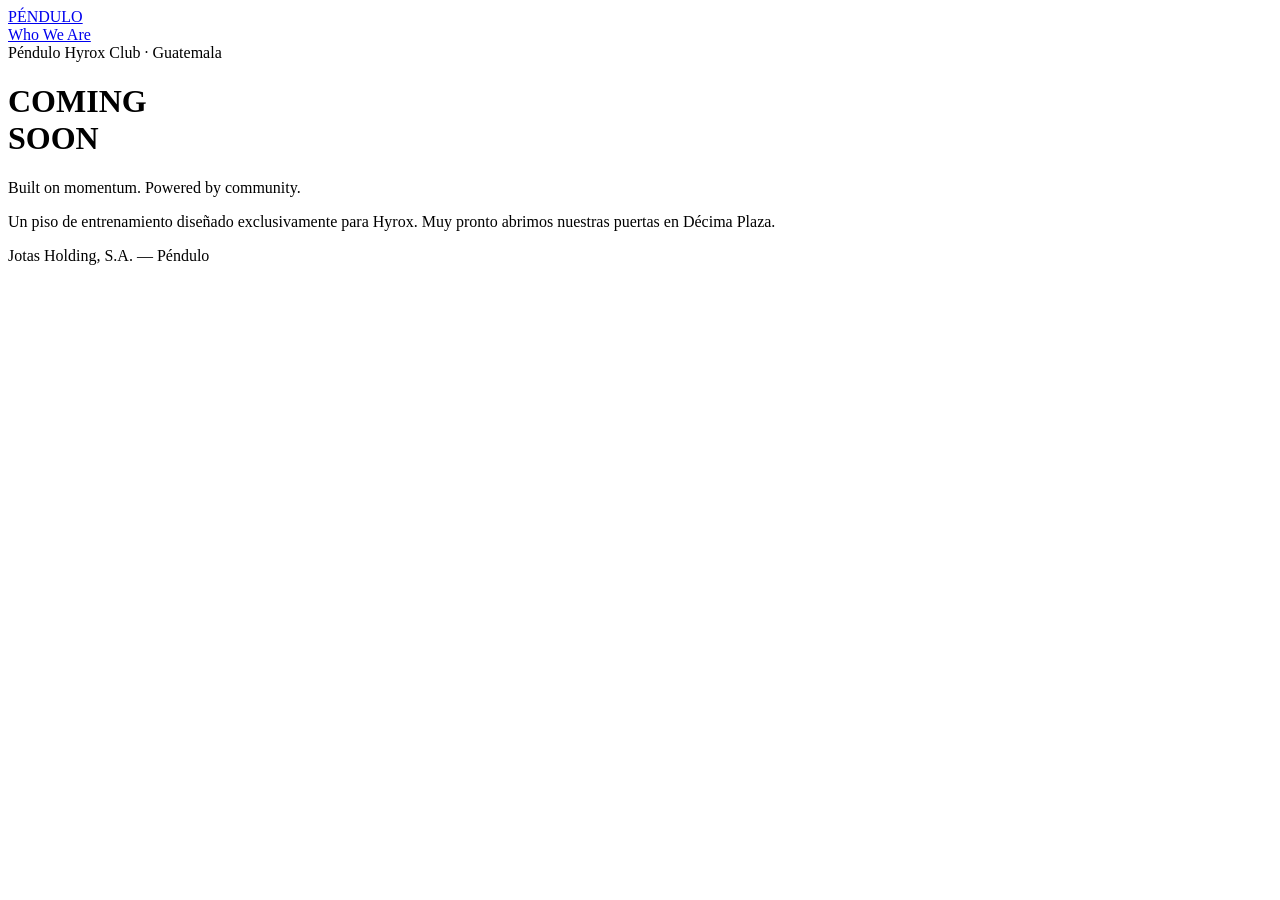
==== index.html @ 9f30f13e "Create index.html" ====
<!DOCTYPE html>
<html lang="es">
<head>
<meta charset="UTF-8">
<meta name="viewport" content="width=device-width, initial-scale=1.0">
<title>Péndulo — Próximamente</title>
<meta name="description" content="Péndulo Hyrox Club. Built on momentum. Powered by community. Próximamente en Guatemala.">
<link rel="preconnect" href="https://fonts.googleapis.com">
<link rel="preconnect" href="https://fonts.gstatic.com" crossorigin>
<link href="https://fonts.googleapis.com/css2?family=Inter:wght@400;500;600&family=Unbounded:wght@500;700;800;900&display=swap" rel="stylesheet">
<link rel="stylesheet" href="styles.css">
</head>
<body>

<nav class="site-nav">
  <a class="wordmark" href="/">PÉNDULO</a>
  <div class="links">
    <a href="/who-we-are">Who We Are</a>
  </div>
</nav>

<main class="hero">
  <span class="eyebrow">Péndulo Hyrox Club · Guatemala</span>
  <h1>COMING<br>SOON</h1>
  <p class="tagline">Built on momentum. <span>Powered by community.</span></p>
  <p class="sub">Un piso de entrenamiento diseñado exclusivamente para Hyrox. Muy pronto abrimos nuestras puertas en Décima Plaza.</p>
  <div class="pulse-dots"><span></span><span></span><span></span></div>
</main>

<footer class="site-footer">Jotas Holding, S.A. — Péndulo</footer>

</body>
</html>
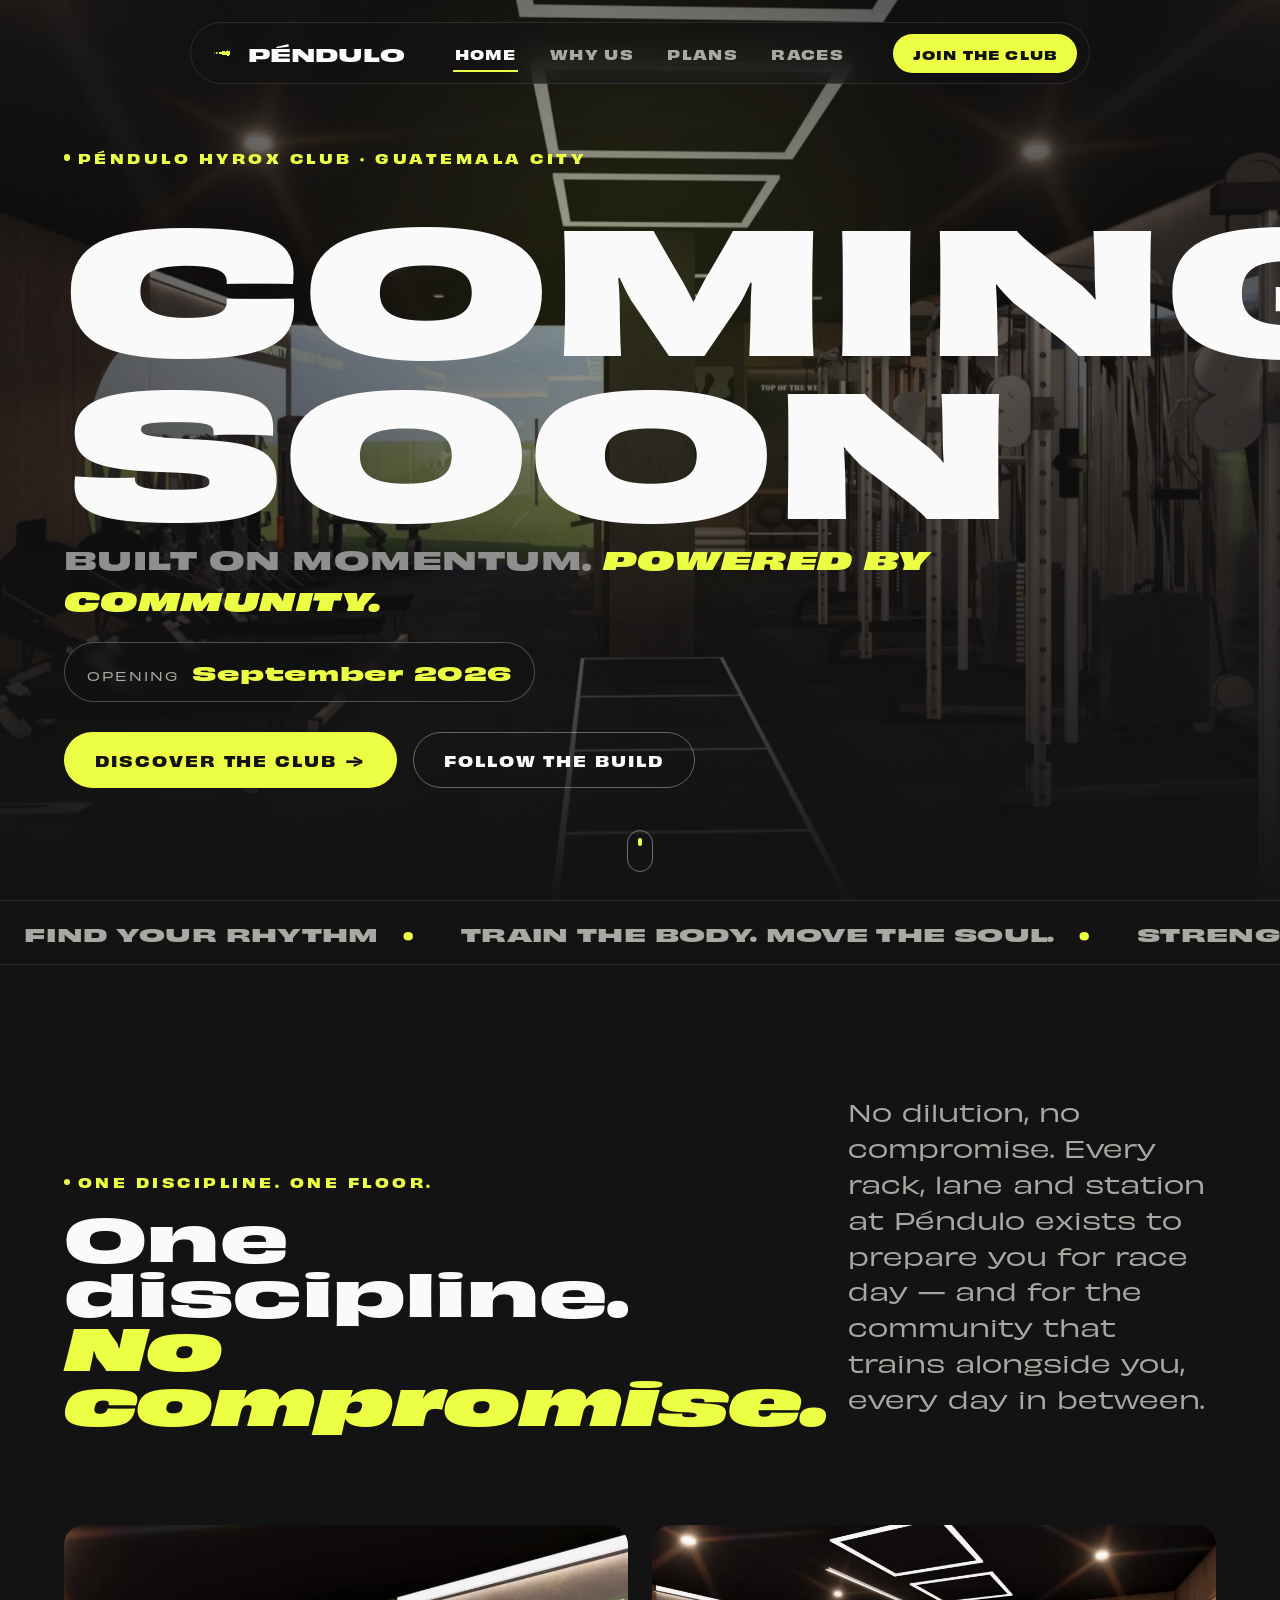
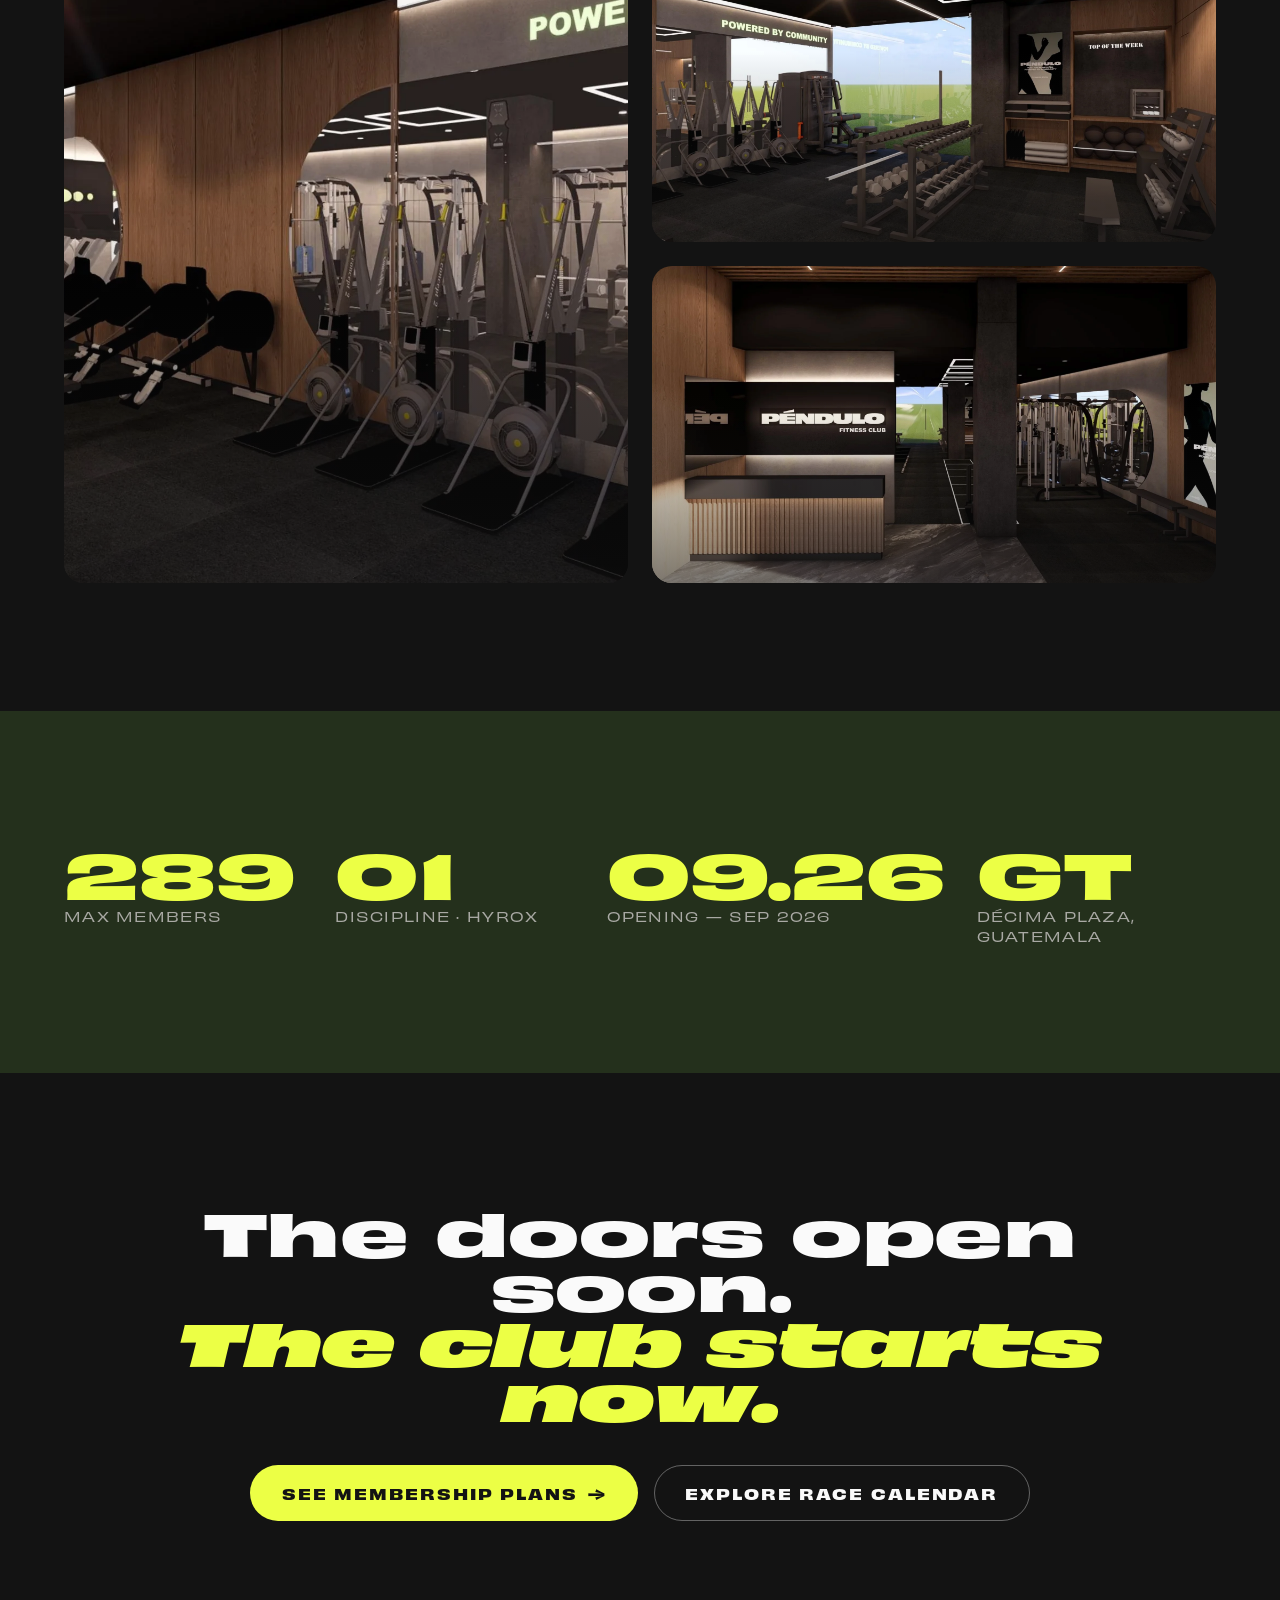
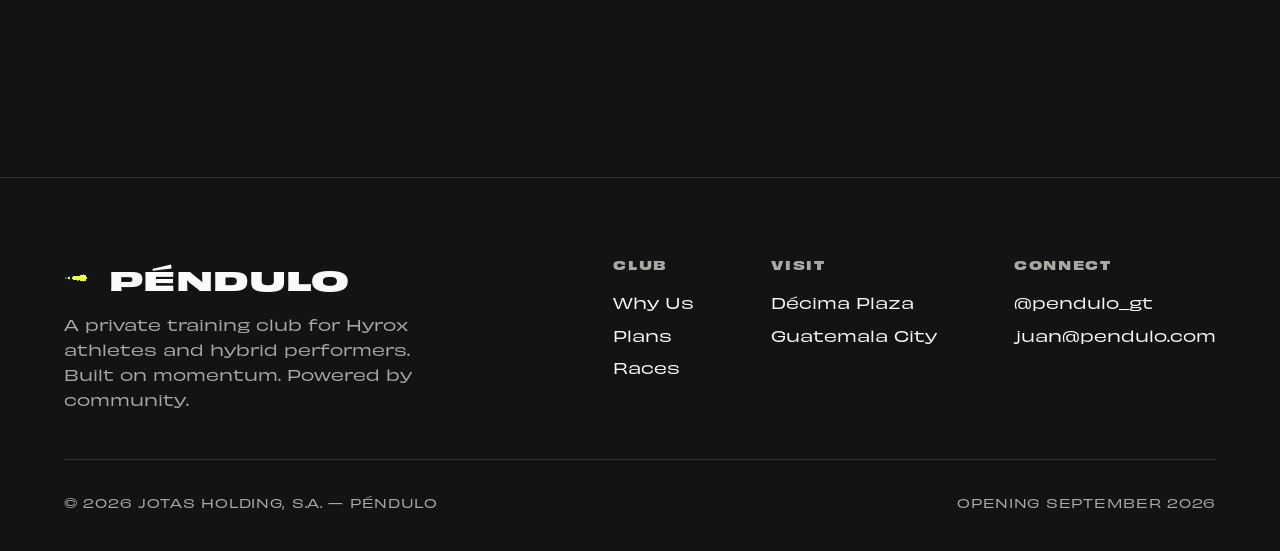
==== commit e4fc1a64: "Rebuild site as premium 4-page Hyrox club experience Replace the placeholder coming-soon site with H" ====
--- a/index.html
+++ b/index.html
@@ -1,33 +1,175 @@
 <!DOCTYPE html>
-<html lang="es">
+<html lang="en">
 <head>
 <meta charset="UTF-8">
 <meta name="viewport" content="width=device-width, initial-scale=1.0">
-<title>Péndulo — Próximamente</title>
-<meta name="description" content="Péndulo Hyrox Club. Built on momentum. Powered by community. Próximamente en Guatemala.">
-<link rel="preconnect" href="https://fonts.googleapis.com">
-<link rel="preconnect" href="https://fonts.gstatic.com" crossorigin>
-<link href="https://fonts.googleapis.com/css2?family=Inter:wght@400;500;600&family=Unbounded:wght@500;700;800;900&display=swap" rel="stylesheet">
-<link rel="stylesheet" href="styles.css">
+<title>Péndulo — Opening September 2026</title>
+<meta name="description" content="Péndulo is a private training club for Hyrox athletes and hybrid performers in Guatemala City. Built on momentum. Powered by community. Opening September 2026.">
+<meta property="og:title" content="Péndulo — Opening September 2026">
+<meta property="og:description" content="A private training club for Hyrox athletes and hybrid performers. Built on momentum. Powered by community.">
+<meta property="og:type" content="website">
+<meta property="og:image" content="/assets/img/floor-sled-lane.webp">
+<meta name="theme-color" content="#131313">
+<link rel="icon" href="/assets/img/favicon.ico" sizes="any">
+<link rel="icon" href="/assets/img/favicon-512.png" type="image/png">
+<link rel="apple-touch-icon" href="/assets/img/apple-touch-icon.png">
+<link rel="stylesheet" href="/assets/css/styles.css">
 </head>
 <body>
 
-<nav class="site-nav">
-  <a class="wordmark" href="/">PÉNDULO</a>
-  <div class="links">
-    <a href="/who-we-are">Who We Are</a>
+<header class="site-header">
+  <nav class="site-nav" aria-label="Primary">
+    <a class="wordmark" href="/">
+      <svg class="mark" viewBox="0 0 240 60" fill="none" aria-hidden="true"><defs><filter id="pendulo-goo"><feGaussianBlur in="SourceGraphic" stdDeviation="7" result="blur"/><feColorMatrix in="blur" mode="matrix" values="1 0 0 0 0  0 1 0 0 0  0 0 1 0 0  0 0 0 24 -10" result="goo"/></filter></defs><circle cx="14" cy="30" r="5" fill="currentColor"/><circle cx="35" cy="30" r="8.5" fill="currentColor"/><g filter="url(#pendulo-goo)"><circle cx="66" cy="30" r="13" fill="currentColor"/><circle cx="96" cy="30" r="18" fill="currentColor"/><circle cx="136" cy="30" r="24" fill="currentColor"/></g></svg>
+      PÉNDULO
+    </a>
+    <button class="nav-toggle" aria-label="Toggle menu" aria-expanded="false">
+      <svg viewBox="0 0 24 24" fill="none" stroke="currentColor" stroke-width="2" stroke-linecap="round"><line x1="3" y1="7" x2="21" y2="7"/><line x1="3" y1="12" x2="21" y2="12"/><line x1="3" y1="17" x2="21" y2="17"/></svg>
+    </button>
+    <div class="nav-links">
+      <a href="/" class="active">Home</a>
+      <a href="/why-us">Why Us</a>
+      <a href="/plans">Plans</a>
+      <a href="/races">Races</a>
+    </div>
+    <a class="nav-cta" href="/plans">Join the Club</a>
+  </nav>
+</header>
+
+<main>
+
+  <section class="hero" data-cursor-glow>
+    <div class="hero-media">
+      <img src="/assets/img/floor-sled-lane.webp" alt="Péndulo training floor with sled lane and racks" loading="eager">
+      <div class="hero-scrim"></div>
+      <div class="hero-glow"></div>
+    </div>
+
+    <div class="hero-content container">
+      <span class="eyebrow" data-reveal>Péndulo Hyrox Club · Guatemala City</span>
+      <h1 class="hero-title" data-reveal data-reveal-delay="1">COMING<br>SOON</h1>
+      <p class="hero-tagline" data-reveal data-reveal-delay="2">Built on momentum. <span class="italic-accent">Powered by community.</span></p>
+
+      <div class="hero-date" data-reveal data-reveal-delay="3">
+        <span class="hero-date-label">Opening</span>
+        <span class="hero-date-value">September 2026</span>
+      </div>
+
+      <div class="hero-actions" data-reveal data-reveal-delay="4">
+        <a href="/why-us" class="btn btn-primary">Discover the Club <span class="btn-arrow">→</span></a>
+        <a href="https://instagram.com/pendulo_gt" target="_blank" rel="noopener" class="btn btn-outline">Follow the Build</a>
+      </div>
+    </div>
+
+    <div class="scroll-cue" aria-hidden="true"><span></span></div>
+  </section>
+
+  <div class="marquee">
+    <div class="marquee-track">
+      <span>Find your rhythm</span>
+      <span>Train the body. Move the soul.</span>
+      <span>Strength found in rhythm</span>
+      <span>Built on momentum, powered by community</span>
+      <span>Find your rhythm</span>
+      <span>Train the body. Move the soul.</span>
+      <span>Strength found in rhythm</span>
+      <span>Built on momentum, powered by community</span>
+    </div>
   </div>
-</nav>
 
-<main class="hero">
-  <span class="eyebrow">Péndulo Hyrox Club · Guatemala</span>
-  <h1>COMING<br>SOON</h1>
-  <p class="tagline">Built on momentum. <span>Powered by community.</span></p>
-  <p class="sub">Un piso de entrenamiento diseñado exclusivamente para Hyrox. Muy pronto abrimos nuestras puertas en Décima Plaza.</p>
-  <div class="pulse-dots"><span></span><span></span><span></span></div>
+  <section class="section section-dark">
+    <div class="container">
+      <div class="intro-grid">
+        <div class="section-head" data-reveal>
+          <span class="eyebrow">One discipline. One floor.</span>
+          <h2 class="display-2">One discipline. <span class="italic-accent">No compromise.</span></h2>
+        </div>
+        <p class="lede" data-reveal data-reveal-delay="1">No dilution, no compromise. Every rack, lane and station at Péndulo exists to prepare you for race day — and for the community that trains alongside you, every day in between.</p>
+      </div>
+
+      <div class="teaser-grid">
+        <div class="media-frame teaser-tall" data-reveal>
+          <img src="/assets/img/floor-airbikes.webp" alt="Péndulo air bike row beneath the brand mark wall" loading="lazy">
+        </div>
+        <div class="media-frame teaser-wide" data-reveal data-reveal-delay="1">
+          <img src="/assets/img/floor-weights.webp" alt="Free weight and dumbbell area at Péndulo" loading="lazy">
+        </div>
+        <div class="media-frame teaser-wide" data-reveal data-reveal-delay="2">
+          <img src="/assets/img/floor-reception.webp" alt="Péndulo Fitness Club reception" loading="lazy">
+        </div>
+      </div>
+    </div>
+  </section>
+
+  <section class="section section-military">
+    <div class="container stat-row">
+      <div class="stat" data-reveal>
+        <span class="num" data-count-to="350">0</span>
+        <span class="label">Max members</span>
+      </div>
+      <div class="stat" data-reveal data-reveal-delay="1">
+        <span class="num">01</span>
+        <span class="label">Discipline · Hyrox</span>
+      </div>
+      <div class="stat" data-reveal data-reveal-delay="2">
+        <span class="num">09.26</span>
+        <span class="label">Opening — Sep 2026</span>
+      </div>
+      <div class="stat" data-reveal data-reveal-delay="3">
+        <span class="num">GT</span>
+        <span class="label">Décima Plaza, Guatemala</span>
+      </div>
+    </div>
+  </section>
+
+  <section class="section section-dark cta-band">
+    <div class="container cta-band-inner" data-reveal>
+      <h2 class="display-2">The doors open soon.<br><span class="italic-accent">The club starts now.</span></h2>
+      <div class="hero-actions">
+        <a href="/plans" class="btn btn-primary">See Membership Plans <span class="btn-arrow">→</span></a>
+        <a href="/races" class="btn btn-outline">Explore Race Calendar</a>
+      </div>
+    </div>
+  </section>
+
 </main>
 
-<footer class="site-footer">Jotas Holding, S.A. — Péndulo</footer>
+<footer class="site-footer">
+  <div class="container">
+    <div class="footer-top">
+      <div class="footer-brand">
+        <a class="wordmark" href="/">
+          <svg class="mark" viewBox="0 0 240 60" fill="none" aria-hidden="true"><circle cx="14" cy="30" r="5" fill="currentColor"/><circle cx="35" cy="30" r="8.5" fill="currentColor"/><g filter="url(#pendulo-goo)"><circle cx="66" cy="30" r="13" fill="currentColor"/><circle cx="96" cy="30" r="18" fill="currentColor"/><circle cx="136" cy="30" r="24" fill="currentColor"/></g></svg>
+          PÉNDULO
+        </a>
+        <p>A private training club for Hyrox athletes and hybrid performers. Built on momentum. Powered by community.</p>
+      </div>
+      <div class="footer-cols">
+        <div class="footer-col">
+          <h4>Club</h4>
+          <a href="/why-us">Why Us</a>
+          <a href="/plans">Plans</a>
+          <a href="/races">Races</a>
+        </div>
+        <div class="footer-col">
+          <h4>Visit</h4>
+          <span>Décima Plaza</span>
+          <span>Guatemala City</span>
+        </div>
+        <div class="footer-col">
+          <h4>Connect</h4>
+          <a href="https://instagram.com/pendulo_gt" target="_blank" rel="noopener">@pendulo_gt</a>
+          <a href="mailto:juan@pendulo.com">juan@pendulo.com</a>
+        </div>
+      </div>
+    </div>
+    <div class="footer-bottom">
+      <span>© 2026 Jotas Holding, S.A. — Péndulo</span>
+      <span>Opening September 2026</span>
+    </div>
+  </div>
+</footer>
 
+<script src="/assets/js/main.js"></script>
 </body>
 </html>
--- a/assets/css/styles.css
+++ b/assets/css/styles.css
@@ -0,0 +1,1228 @@
+/* ==========================================================================
+   Péndulo — Design System
+   Built on momentum. Powered by community.
+   ========================================================================== */
+
+/* ---------- Fonts ---------- */
+
+@font-face {
+  font-family: 'Obviously Extd';
+  src: url('../fonts/Obviously-ExtdBold.woff2') format('woff2');
+  font-weight: 700;
+  font-style: normal;
+  font-display: swap;
+}
+
+@font-face {
+  font-family: 'Obviously Extd';
+  src: url('../fonts/Obviously-ExtdBlackItalic.woff2') format('woff2');
+  font-weight: 900;
+  font-style: italic;
+  font-display: swap;
+}
+
+@font-face {
+  font-family: 'Obviously Wide';
+  src: url('../fonts/ObviouslyWide-Regular.woff2') format('woff2');
+  font-weight: 400;
+  font-style: normal;
+  font-display: swap;
+}
+
+@font-face {
+  font-family: 'Obviously Wide';
+  src: url('../fonts/ObviouslyWide-Medium.woff2') format('woff2');
+  font-weight: 500;
+  font-style: normal;
+  font-display: swap;
+}
+
+@font-face {
+  font-family: 'Obviously Wide';
+  src: url('../fonts/ObviouslyWide-Bold.woff2') format('woff2');
+  font-weight: 700;
+  font-style: normal;
+  font-display: swap;
+}
+
+@font-face {
+  font-family: 'Obviously Wide';
+  src: url('../fonts/ObviouslyWide-Black.woff2') format('woff2');
+  font-weight: 900;
+  font-style: normal;
+  font-display: swap;
+}
+
+/* ---------- Tokens ---------- */
+
+:root {
+  --chalk: #FAFAFA;
+  --race-day: #ECFF45;
+  --tunnel-vision: #131313;
+  --military-green: #24301C;
+  --electric-lime: #E2FFAB;
+  --graphite: #8f8f8f;
+  --graphite-line: rgba(250, 250, 250, 0.12);
+
+  --bg: var(--tunnel-vision);
+  --bg-raised: #1a1a1a;
+  --ink: var(--chalk);
+  --ink-muted: #a9a9a4;
+  --accent: var(--race-day);
+
+  --font-display: 'Obviously Extd', 'Arial Black', sans-serif;
+  --font-body: 'Obviously Wide', 'Helvetica Neue', Arial, sans-serif;
+
+  --container: 1320px;
+  --gutter: clamp(1.25rem, 5vw, 4rem);
+
+  --ease: cubic-bezier(0.16, 1, 0.3, 1);
+  --ease-soft: cubic-bezier(0.4, 0, 0.2, 1);
+}
+
+/* ---------- Reset ---------- */
+
+*, *::before, *::after { box-sizing: border-box; }
+html { scroll-behavior: smooth; }
+
+html, body {
+  margin: 0;
+  padding: 0;
+}
+
+body {
+  background: var(--bg);
+  color: var(--ink);
+  font-family: var(--font-body);
+  font-weight: 400;
+  min-height: 100vh;
+  display: flex;
+  flex-direction: column;
+  -webkit-font-smoothing: antialiased;
+  overflow-x: hidden;
+}
+
+img { max-width: 100%; display: block; }
+a { color: inherit; text-decoration: none; }
+ul { list-style: none; margin: 0; padding: 0; }
+button { font-family: inherit; cursor: pointer; }
+
+::selection {
+  background: var(--race-day);
+  color: var(--tunnel-vision);
+}
+
+.container {
+  width: 100%;
+  max-width: var(--container);
+  margin-inline: auto;
+  padding-inline: var(--gutter);
+}
+
+/* ---------- Typography ---------- */
+
+h1, h2, h3, h4 {
+  font-family: var(--font-display);
+  font-weight: 700;
+  line-height: 0.98;
+  margin: 0;
+  letter-spacing: -0.01em;
+}
+
+.eyebrow {
+  display: inline-flex;
+  align-items: center;
+  gap: 0.6em;
+  font-family: var(--font-body);
+  font-weight: 600;
+  font-size: 0.78rem;
+  letter-spacing: 0.28em;
+  text-transform: uppercase;
+  color: var(--race-day);
+}
+
+.eyebrow::before {
+  content: '';
+  width: 0.5em;
+  height: 0.5em;
+  border-radius: 50%;
+  background: currentColor;
+  flex: none;
+}
+
+.display-1 {
+  font-size: clamp(3rem, 9vw, 7.5rem);
+}
+
+.display-2 {
+  font-size: clamp(2rem, 4.4vw, 3.5rem);
+}
+
+.display-3 {
+  font-size: clamp(1.6rem, 3.4vw, 2.75rem);
+}
+
+.italic-accent {
+  font-style: italic;
+  font-weight: 900;
+  color: var(--race-day);
+}
+
+p {
+  margin: 0 0 1.1em;
+  line-height: 1.7;
+  color: var(--ink-muted);
+  font-size: 1.05rem;
+  font-weight: 400;
+}
+
+.lede {
+  font-size: clamp(1.1rem, 2vw, 1.4rem);
+  line-height: 1.6;
+  color: var(--ink-muted);
+  max-width: 42rem;
+}
+
+.text-chalk { color: var(--ink) !important; }
+.text-lime { color: var(--race-day) !important; }
+
+/* ---------- Buttons ---------- */
+
+.btn {
+  display: inline-flex;
+  align-items: center;
+  gap: 0.6rem;
+  font-family: var(--font-body);
+  font-weight: 700;
+  font-size: 0.85rem;
+  letter-spacing: 0.14em;
+  text-transform: uppercase;
+  padding: 1rem 1.9rem;
+  border-radius: 999px;
+  border: 1px solid transparent;
+  transition: transform 0.45s var(--ease), background-color 0.3s var(--ease-soft), color 0.3s var(--ease-soft), border-color 0.3s var(--ease-soft);
+  white-space: nowrap;
+}
+
+.btn-primary {
+  background: var(--race-day);
+  color: var(--tunnel-vision);
+}
+
+.btn-primary:hover {
+  transform: translateY(-2px);
+  background: var(--electric-lime);
+}
+
+.btn-outline {
+  border-color: rgba(250, 250, 250, 0.35);
+  color: var(--chalk);
+}
+
+.btn-outline:hover {
+  border-color: var(--race-day);
+  color: var(--race-day);
+  transform: translateY(-2px);
+}
+
+.btn-arrow {
+  transition: transform 0.4s var(--ease);
+}
+
+.btn:hover .btn-arrow {
+  transform: translateX(4px);
+}
+
+/* ---------- Nav (centered) ---------- */
+
+.site-header {
+  position: fixed;
+  top: 0;
+  left: 0;
+  right: 0;
+  z-index: 100;
+  display: flex;
+  justify-content: center;
+  padding: 1.4rem var(--gutter) 0;
+  pointer-events: none;
+}
+
+.site-nav {
+  pointer-events: all;
+  display: flex;
+  align-items: center;
+  gap: clamp(1.5rem, 4vw, 3rem);
+  background: rgba(19, 19, 19, 0.6);
+  border: 1px solid rgba(250, 250, 250, 0.1);
+  backdrop-filter: blur(16px);
+  -webkit-backdrop-filter: blur(16px);
+  border-radius: 999px;
+  padding: 0.65rem 0.7rem 0.65rem 1.35rem;
+  transition: background-color 0.4s var(--ease-soft), border-color 0.4s var(--ease-soft), box-shadow 0.4s var(--ease-soft);
+}
+
+.site-header.is-scrolled .site-nav {
+  background: rgba(19, 19, 19, 0.86);
+  border-color: rgba(250, 250, 250, 0.16);
+  box-shadow: 0 12px 40px rgba(0,0,0,0.35);
+}
+
+.site-nav .wordmark {
+  display: flex;
+  align-items: center;
+  gap: 0.55rem;
+  font-family: var(--font-display);
+  font-weight: 700;
+  font-size: 1.05rem;
+  letter-spacing: 0.01em;
+  white-space: nowrap;
+}
+
+.site-nav .wordmark .mark {
+  width: 26px;
+  height: 8px;
+  color: var(--race-day);
+}
+
+.site-nav .nav-links {
+  display: flex;
+  align-items: center;
+  gap: clamp(1.1rem, 2.6vw, 1.9rem);
+}
+
+.site-nav .nav-links a {
+  position: relative;
+  font-size: 0.8rem;
+  font-weight: 600;
+  letter-spacing: 0.1em;
+  text-transform: uppercase;
+  color: var(--ink-muted);
+  padding: 0.4rem 0.1rem;
+  transition: color 0.3s var(--ease-soft);
+}
+
+.site-nav .nav-links a::after {
+  content: '';
+  position: absolute;
+  left: 0; right: 100%;
+  bottom: -2px;
+  height: 1.5px;
+  background: var(--race-day);
+  transition: right 0.35s var(--ease);
+}
+
+.site-nav .nav-links a:hover,
+.site-nav .nav-links a.active {
+  color: var(--chalk);
+}
+
+.site-nav .nav-links a.active::after,
+.site-nav .nav-links a:hover::after {
+  right: 0;
+}
+
+.site-nav .nav-cta {
+  background: var(--race-day);
+  color: var(--tunnel-vision);
+  font-size: 0.75rem;
+  font-weight: 700;
+  letter-spacing: 0.1em;
+  text-transform: uppercase;
+  padding: 0.62rem 1.2rem;
+  border-radius: 999px;
+  transition: background-color 0.3s var(--ease-soft), transform 0.3s var(--ease);
+}
+
+.site-nav .nav-cta:hover {
+  background: var(--electric-lime);
+  transform: translateY(-1px);
+}
+
+.nav-toggle {
+  display: none;
+  width: 40px;
+  height: 40px;
+  border-radius: 50%;
+  border: none;
+  background: transparent;
+  color: var(--chalk);
+  align-items: center;
+  justify-content: center;
+}
+
+.nav-toggle svg { width: 20px; height: 20px; }
+
+@media (max-width: 720px) {
+  .site-nav { width: 100%; justify-content: space-between; }
+  .site-nav .nav-links {
+    position: fixed;
+    inset: 0;
+    background: var(--tunnel-vision);
+    flex-direction: column;
+    justify-content: center;
+    gap: 2rem;
+    opacity: 0;
+    pointer-events: none;
+    transition: opacity 0.35s var(--ease-soft);
+  }
+  .site-nav .nav-links a { font-size: 1.4rem; }
+  .nav-open .nav-links { opacity: 1; pointer-events: all; }
+  .site-nav .nav-cta { display: none; }
+  .nav-toggle { display: flex; }
+}
+
+/* ---------- Footer ---------- */
+
+.site-footer {
+  border-top: 1px solid var(--graphite-line);
+  padding: clamp(3rem, 8vw, 5rem) 0 2.5rem;
+  margin-top: clamp(4rem, 10vw, 8rem);
+}
+
+.footer-top {
+  display: flex;
+  flex-wrap: wrap;
+  justify-content: space-between;
+  gap: 3rem;
+  padding-bottom: 3rem;
+}
+
+.footer-brand .wordmark {
+  font-family: var(--font-display);
+  font-weight: 700;
+  font-size: 1.6rem;
+  display: flex;
+  align-items: center;
+  gap: 0.7rem;
+  margin-bottom: 0.85rem;
+}
+
+.footer-brand .mark { width: 34px; height: 10px; color: var(--race-day); }
+
+.footer-brand p {
+  max-width: 22rem;
+  font-size: 0.92rem;
+  margin: 0;
+}
+
+.footer-cols {
+  display: flex;
+  gap: clamp(2.5rem, 6vw, 5rem);
+  flex-wrap: wrap;
+}
+
+.footer-col h4 {
+  font-family: var(--font-body);
+  font-weight: 700;
+  font-size: 0.75rem;
+  letter-spacing: 0.14em;
+  text-transform: uppercase;
+  color: var(--ink-muted);
+  margin-bottom: 1rem;
+}
+
+.footer-col a, .footer-col span {
+  display: block;
+  font-size: 0.92rem;
+  color: var(--chalk);
+  padding: 0.3rem 0;
+  transition: color 0.25s var(--ease-soft);
+}
+
+.footer-col a:hover { color: var(--race-day); }
+
+.footer-bottom {
+  display: flex;
+  flex-wrap: wrap;
+  justify-content: space-between;
+  gap: 1rem;
+  padding-top: 2rem;
+  border-top: 1px solid var(--graphite-line);
+  font-size: 0.75rem;
+  letter-spacing: 0.06em;
+  text-transform: uppercase;
+  color: var(--ink-muted);
+}
+
+/* ---------- Reveal animation ---------- */
+
+[data-reveal] {
+  opacity: 0;
+  transform: translateY(28px);
+  transition: opacity 0.9s var(--ease), transform 0.9s var(--ease);
+}
+
+[data-reveal].is-visible {
+  opacity: 1;
+  transform: translateY(0);
+}
+
+[data-reveal-delay="1"] { transition-delay: 0.08s; }
+[data-reveal-delay="2"] { transition-delay: 0.16s; }
+[data-reveal-delay="3"] { transition-delay: 0.24s; }
+[data-reveal-delay="4"] { transition-delay: 0.32s; }
+
+@media (prefers-reduced-motion: reduce) {
+  html { scroll-behavior: auto; }
+  [data-reveal] { opacity: 1; transform: none; transition: none; }
+  .btn, .site-nav .nav-links a::after { transition: none; }
+}
+
+/* ---------- Marquee ---------- */
+
+.marquee {
+  overflow: hidden;
+  border-top: 1px solid var(--graphite-line);
+  border-bottom: 1px solid var(--graphite-line);
+  padding: 1.1rem 0;
+  white-space: nowrap;
+}
+
+.marquee-track {
+  display: inline-flex;
+  align-items: center;
+  animation: marquee 32s linear infinite;
+}
+
+.marquee-track span {
+  font-family: var(--font-display);
+  font-weight: 700;
+  font-size: 1.1rem;
+  letter-spacing: 0.02em;
+  text-transform: uppercase;
+  color: var(--ink-muted);
+  padding: 0 1.5rem;
+  display: inline-flex;
+  align-items: center;
+  gap: 1.5rem;
+}
+
+.marquee-track span::after {
+  content: '\2022';
+  color: var(--race-day);
+}
+
+@keyframes marquee {
+  from { transform: translateX(0); }
+  to { transform: translateX(-50%); }
+}
+
+/* ---------- Section utilities ---------- */
+
+.section {
+  padding: clamp(4rem, 10vw, 8rem) 0;
+}
+
+.section-tight { padding: clamp(2.5rem, 6vw, 4.5rem) 0; }
+
+.section-dark { background: var(--tunnel-vision); }
+.section-raised { background: var(--bg-raised); }
+.section-military {
+  background: var(--military-green);
+}
+
+.section-head {
+  max-width: 44rem;
+  margin-bottom: clamp(2.5rem, 6vw, 4rem);
+}
+
+.section-head.center {
+  margin-inline: auto;
+  text-align: center;
+}
+
+.section-head h1, .section-head h2, .section-head h3 {
+  margin-top: 0.9rem;
+  margin-bottom: 1.25rem;
+}
+
+.section-head .lede { margin-inline: auto; }
+
+.grid-2 {
+  display: grid;
+  grid-template-columns: repeat(2, 1fr);
+  gap: clamp(1.5rem, 4vw, 3rem);
+}
+
+.grid-3 {
+  display: grid;
+  grid-template-columns: repeat(3, 1fr);
+  gap: clamp(1.25rem, 3vw, 2rem);
+}
+
+.grid-4 {
+  display: grid;
+  grid-template-columns: repeat(4, 1fr);
+  gap: clamp(1.25rem, 3vw, 2rem);
+}
+
+@media (max-width: 980px) {
+  .grid-3, .grid-4 { grid-template-columns: repeat(2, 1fr); }
+}
+
+@media (max-width: 640px) {
+  .grid-2, .grid-3, .grid-4 { grid-template-columns: 1fr; }
+}
+
+.divider {
+  border: none;
+  border-top: 1px solid var(--graphite-line);
+  margin: 0;
+}
+
+.tag-pill {
+  display: inline-flex;
+  align-items: center;
+  border: 1px solid rgba(250,250,250,0.22);
+  border-radius: 999px;
+  padding: 0.55rem 1.15rem;
+  font-size: 0.82rem;
+  letter-spacing: 0.02em;
+  color: var(--electric-lime);
+  font-weight: 500;
+}
+
+.stat {
+  display: flex;
+  flex-direction: column;
+  gap: 0.35rem;
+}
+
+.stat .num {
+  font-family: var(--font-display);
+  font-weight: 700;
+  font-size: clamp(2.25rem, 5vw, 3.75rem);
+  color: var(--race-day);
+  line-height: 1;
+}
+
+.stat .label {
+  font-size: 0.8rem;
+  letter-spacing: 0.1em;
+  text-transform: uppercase;
+  color: var(--ink-muted);
+}
+
+/* ---------- Media frames ---------- */
+
+.media-frame {
+  position: relative;
+  overflow: hidden;
+  border-radius: 1.25rem;
+  isolation: isolate;
+}
+
+.media-frame img {
+  width: 100%;
+  height: 100%;
+  object-fit: cover;
+  transform: scale(1.04);
+  transition: transform 1.6s var(--ease);
+}
+
+.media-frame:hover img { transform: scale(1.12); }
+
+.media-frame::after {
+  content: '';
+  position: absolute; inset: 0;
+  background: linear-gradient(180deg, rgba(19,19,19,0) 40%, rgba(19,19,19,0.55) 100%);
+  pointer-events: none;
+}
+
+/* ---------- Cards ---------- */
+
+.card {
+  background: var(--bg-raised);
+  border: 1px solid var(--graphite-line);
+  border-radius: 1.25rem;
+  padding: clamp(1.5rem, 3vw, 2.25rem);
+  transition: transform 0.5s var(--ease), border-color 0.4s var(--ease-soft), background-color 0.4s var(--ease-soft);
+}
+
+.card:hover {
+  transform: translateY(-6px);
+  border-color: rgba(236,255,69,0.4);
+}
+
+/* ==========================================================================
+   Home / Hero
+   ========================================================================== */
+
+.hero {
+  position: relative;
+  min-height: 100svh;
+  display: flex;
+  align-items: flex-end;
+  overflow: hidden;
+}
+
+.hero-media {
+  position: absolute;
+  inset: 0;
+  z-index: -2;
+}
+
+.hero-media img {
+  width: 100%;
+  height: 100%;
+  object-fit: cover;
+  animation: hero-zoom 18s var(--ease-soft) forwards;
+}
+
+@keyframes hero-zoom {
+  from { transform: scale(1.12); }
+  to { transform: scale(1); }
+}
+
+.hero-scrim {
+  position: absolute;
+  inset: 0;
+  background:
+    linear-gradient(180deg, rgba(19,19,19,0.55) 0%, rgba(19,19,19,0.35) 32%, rgba(19,19,19,0.75) 78%, var(--tunnel-vision) 100%),
+    linear-gradient(90deg, rgba(19,19,19,0.55) 0%, rgba(19,19,19,0.1) 45%, rgba(19,19,19,0.55) 100%);
+}
+
+.hero-glow {
+  position: absolute;
+  inset: 0;
+  pointer-events: none;
+  background: radial-gradient(600px circle at var(--gx, 50%) var(--gy, 30%), rgba(236,255,69,0.10), transparent 60%);
+  transition: background 0.2s linear;
+}
+
+.hero-content {
+  position: relative;
+  z-index: 1;
+  padding-top: 9rem;
+  padding-bottom: clamp(4rem, 9vw, 7rem);
+  display: flex;
+  flex-direction: column;
+  align-items: flex-start;
+  gap: 1.4rem;
+}
+
+.hero-title {
+  font-size: clamp(3.75rem, 13vw, 10.5rem);
+  color: var(--chalk);
+}
+
+.hero-tagline {
+  font-family: var(--font-display);
+  font-weight: 700;
+  font-size: clamp(1rem, 2.4vw, 1.5rem);
+  color: var(--graphite);
+  text-transform: uppercase;
+  letter-spacing: 0.02em;
+  margin: 0;
+}
+
+.hero-date {
+  display: flex;
+  align-items: baseline;
+  gap: 0.85rem;
+  padding: 0.9rem 1.4rem;
+  border: 1px solid rgba(250,250,250,0.25);
+  border-radius: 999px;
+  background: rgba(19,19,19,0.35);
+  backdrop-filter: blur(6px);
+}
+
+.hero-date-label {
+  font-size: 0.75rem;
+  letter-spacing: 0.16em;
+  text-transform: uppercase;
+  color: var(--ink-muted);
+}
+
+.hero-date-value {
+  font-family: var(--font-display);
+  font-weight: 700;
+  font-size: 1.15rem;
+  color: var(--race-day);
+  letter-spacing: 0.02em;
+}
+
+.hero-actions {
+  display: flex;
+  flex-wrap: wrap;
+  gap: 1rem;
+  margin-top: 0.5rem;
+}
+
+.scroll-cue {
+  position: absolute;
+  bottom: 1.75rem;
+  left: 50%;
+  transform: translateX(-50%);
+  width: 26px;
+  height: 42px;
+  border: 1.5px solid rgba(250,250,250,0.4);
+  border-radius: 999px;
+  z-index: 1;
+}
+
+.scroll-cue span {
+  position: absolute;
+  top: 7px;
+  left: 50%;
+  transform: translateX(-50%);
+  width: 4px;
+  height: 8px;
+  border-radius: 999px;
+  background: var(--race-day);
+  animation: scroll-cue 1.8s ease-in-out infinite;
+}
+
+@keyframes scroll-cue {
+  0% { opacity: 1; top: 7px; }
+  60% { opacity: 0.2; top: 20px; }
+  61% { opacity: 0; top: 7px; }
+  100% { opacity: 1; top: 7px; }
+}
+
+/* Intro / teaser grid */
+
+.intro-grid {
+  display: flex;
+  justify-content: space-between;
+  gap: 3rem;
+  flex-wrap: wrap;
+  align-items: flex-end;
+}
+
+.intro-grid .section-head { margin-bottom: 0; flex: 2 1 26rem; max-width: 46rem; }
+.intro-grid .lede { flex: 1 1 18rem; max-width: 24rem; padding-bottom: 0.3rem; }
+
+.teaser-grid {
+  margin-top: clamp(3rem, 7vw, 5rem);
+  display: grid;
+  grid-template-columns: 1fr 1fr;
+  grid-template-rows: repeat(2, minmax(180px, 1fr));
+  gap: clamp(1rem, 2vw, 1.5rem);
+}
+
+.teaser-tall { grid-row: 1 / 3; grid-column: 1; height: 100%; }
+.teaser-wide { grid-column: 2; height: 100%; }
+
+@media (max-width: 780px) {
+  .teaser-grid { grid-template-columns: 1fr; grid-template-rows: none; }
+  .teaser-tall, .teaser-wide { grid-column: 1; height: 320px; }
+}
+
+.media-frame { height: 100%; min-height: 220px; }
+
+/* Stat row */
+
+.stat-row {
+  display: grid;
+  grid-template-columns: repeat(4, 1fr);
+  gap: 2rem;
+}
+
+@media (max-width: 780px) {
+  .stat-row { grid-template-columns: repeat(2, 1fr); }
+}
+
+/* CTA band */
+
+.cta-band-inner {
+  text-align: center;
+  display: flex;
+  flex-direction: column;
+  align-items: center;
+  gap: 2.25rem;
+}
+
+.cta-band-inner .hero-actions { justify-content: center; }
+
+.cta-band-inner .eyebrow { justify-content: center; margin-bottom: 0.5rem; }
+
+/* ==========================================================================
+   Page hero (inner pages)
+   ========================================================================== */
+
+.page-hero {
+  position: relative;
+  min-height: 68vh;
+  display: flex;
+  align-items: flex-end;
+  overflow: hidden;
+}
+
+.page-hero-content {
+  position: relative;
+  z-index: 1;
+  padding-top: 9rem;
+  padding-bottom: clamp(3rem, 7vw, 5rem);
+  display: flex;
+  flex-direction: column;
+  align-items: flex-start;
+  gap: 1.25rem;
+}
+
+.page-hero-title {
+  font-size: clamp(2.5rem, 6vw, 4.75rem);
+  color: var(--chalk);
+  max-width: 30ch;
+}
+
+/* ==========================================================================
+   Split layout (media + copy)
+   ========================================================================== */
+
+.split {
+  display: grid;
+  grid-template-columns: 1fr 1fr;
+  gap: clamp(2rem, 5vw, 4.5rem);
+  align-items: center;
+}
+
+.split.reverse .split-media { order: 2; }
+.split.reverse .split-copy { order: 1; }
+
+.split-media {
+  aspect-ratio: 4 / 5;
+}
+
+.split-copy h2 { margin-top: 1.1rem; margin-bottom: 1.4rem; }
+.split-copy p:last-of-type { margin-bottom: 1.5rem; }
+
+.pillars {
+  display: flex;
+  flex-wrap: wrap;
+  gap: 0.75rem;
+  margin-top: 0.5rem;
+}
+
+.pillars span {
+  border: 1px solid rgba(250, 250, 250, 0.22);
+  border-radius: 999px;
+  padding: 0.55rem 1.15rem;
+  font-size: 0.85rem;
+  font-weight: 500;
+  color: var(--electric-lime);
+}
+
+@media (max-width: 860px) {
+  .split, .split.reverse { grid-template-columns: 1fr; }
+  .split.reverse .split-media, .split.reverse .split-copy { order: initial; }
+  .split-media { aspect-ratio: 16 / 10; }
+}
+
+/* Cards with numbers */
+
+.card-num {
+  display: block;
+  font-family: var(--font-display);
+  font-weight: 700;
+  font-size: 1.05rem;
+  color: var(--race-day);
+  margin-bottom: 1.25rem;
+}
+
+.card h3 { margin-bottom: 0.6rem; color: var(--chalk); }
+.card p { margin-bottom: 0; font-size: 0.98rem; }
+
+/* Station list (Hyrox explainer) */
+
+.station-intro {
+  font-size: 1.05rem;
+  max-width: 42rem;
+  margin: 0 0 2rem;
+}
+
+.station-list {
+  display: grid;
+  grid-template-columns: repeat(auto-fit, minmax(15rem, 1fr));
+  gap: 0.75rem 2rem;
+  margin-bottom: 2.25rem;
+}
+
+.station-list li {
+  display: flex;
+  align-items: baseline;
+  gap: 0.9rem;
+  padding: 0.85rem 0;
+  border-bottom: 1px solid var(--graphite-line);
+  font-size: 1rem;
+  color: var(--chalk);
+}
+
+.station-list li .num {
+  font-family: var(--font-display);
+  font-weight: 700;
+  color: var(--race-day);
+  min-width: 2rem;
+  font-size: 1.1rem;
+}
+
+/* ==========================================================================
+   Inner page hero (no image)
+   ========================================================================== */
+
+.inner-hero {
+  padding: clamp(8.5rem, 16vw, 12rem) 0 clamp(2rem, 5vw, 3rem);
+}
+
+.inner-hero .lede { margin-top: 1rem; }
+
+.display-1-sm {
+  font-size: clamp(2.75rem, 7vw, 5.25rem);
+  color: var(--chalk);
+}
+
+/* ==========================================================================
+   Plans
+   ========================================================================== */
+
+.plans-grid {
+  display: grid;
+  grid-template-columns: repeat(4, 1fr);
+  gap: 1.5rem;
+  align-items: stretch;
+}
+
+@media (max-width: 1080px) {
+  .plans-grid { grid-template-columns: repeat(2, 1fr); }
+}
+
+@media (max-width: 620px) {
+  .plans-grid { grid-template-columns: 1fr; }
+}
+
+.plan-card {
+  position: relative;
+  background: var(--bg-raised);
+  border: 1px solid var(--graphite-line);
+  border-radius: 1.25rem;
+  padding: 2rem 1.75rem 2.25rem;
+  display: flex;
+  flex-direction: column;
+  transition: transform 0.5s var(--ease), border-color 0.4s var(--ease-soft);
+}
+
+.plan-card:hover {
+  transform: translateY(-6px);
+  border-color: rgba(236,255,69,0.35);
+}
+
+.plan-card.is-featured {
+  background: linear-gradient(165deg, #1f2417, var(--bg-raised) 60%);
+  border-color: rgba(236,255,69,0.55);
+}
+
+.plan-highlight-tag {
+  position: absolute;
+  top: -0.85rem;
+  left: 1.75rem;
+  background: var(--race-day);
+  color: var(--tunnel-vision);
+  font-size: 0.7rem;
+  font-weight: 700;
+  letter-spacing: 0.08em;
+  text-transform: uppercase;
+  padding: 0.35rem 0.85rem;
+  border-radius: 999px;
+}
+
+.plan-head {
+  display: flex;
+  align-items: center;
+  justify-content: space-between;
+  gap: 0.5rem;
+  margin-bottom: 1.5rem;
+}
+
+.plan-name {
+  font-family: var(--font-display);
+  font-weight: 700;
+  font-size: 1.15rem;
+  color: var(--chalk);
+}
+
+.plan-save {
+  font-size: 0.72rem;
+  font-weight: 700;
+  letter-spacing: 0.04em;
+  color: var(--military-green);
+  background: var(--electric-lime);
+  padding: 0.3rem 0.6rem;
+  border-radius: 999px;
+}
+
+.plan-price {
+  display: flex;
+  align-items: flex-start;
+  gap: 0.2rem;
+  color: var(--chalk);
+  font-family: var(--font-display);
+  font-weight: 700;
+  margin-bottom: 0.6rem;
+}
+
+.plan-price .currency {
+  font-size: 1.35rem;
+  margin-top: 0.4rem;
+}
+
+.plan-price .amount {
+  font-size: 3rem;
+  line-height: 1;
+}
+
+.plan-price .period {
+  font-size: 1rem;
+  align-self: flex-end;
+  margin-bottom: 0.55rem;
+  color: var(--ink-muted);
+  font-family: var(--font-body);
+  font-weight: 500;
+}
+
+.plan-note {
+  display: block;
+  font-size: 0.82rem;
+  color: var(--ink-muted);
+  margin-bottom: 1.75rem;
+}
+
+.plan-cta {
+  width: 100%;
+  justify-content: center;
+  margin-bottom: 1.75rem;
+}
+
+.plan-features {
+  display: flex;
+  flex-direction: column;
+  gap: 0.7rem;
+  margin-top: auto;
+}
+
+.plan-features li {
+  position: relative;
+  padding-left: 1.4rem;
+  font-size: 0.9rem;
+  color: var(--ink-muted);
+}
+
+.plan-features li::before {
+  content: '';
+  position: absolute;
+  left: 0;
+  top: 0.45rem;
+  width: 0.55rem;
+  height: 0.55rem;
+  border-radius: 2px;
+  background: var(--race-day);
+}
+
+.plan-fineprint {
+  margin-top: 2.5rem;
+  font-size: 0.85rem;
+  text-align: center;
+  color: var(--ink-muted);
+}
+
+/* Include grid (icon cards) */
+
+.include-grid { margin-top: 0; }
+
+.include-card {
+  text-align: left;
+}
+
+.include-card svg {
+  width: 40px;
+  height: 40px;
+  color: var(--race-day);
+  margin-bottom: 1.5rem;
+}
+
+.include-card h3 { color: var(--chalk); margin-bottom: 0.6rem; font-size: clamp(1.15rem, 2vw, 1.5rem); }
+.include-card p { font-size: 0.92rem; margin-bottom: 0; }
+
+/* ==========================================================================
+   Races
+   ========================================================================== */
+
+.races-grid {
+  display: grid;
+  grid-template-columns: repeat(3, 1fr);
+  gap: 1.5rem;
+}
+
+@media (max-width: 980px) {
+  .races-grid { grid-template-columns: repeat(2, 1fr); }
+}
+
+@media (max-width: 620px) {
+  .races-grid { grid-template-columns: 1fr; }
+}
+
+.race-card {
+  position: relative;
+  background: var(--bg-raised);
+  border: 1px solid var(--graphite-line);
+  border-radius: 1.25rem;
+  padding: 2rem 1.75rem;
+  transition: transform 0.5s var(--ease), border-color 0.4s var(--ease-soft);
+}
+
+.race-card:hover {
+  transform: translateY(-6px);
+  border-color: rgba(236,255,69,0.4);
+}
+
+.race-card.is-featured {
+  background: linear-gradient(165deg, #1f2417, var(--bg-raised) 65%);
+  border-color: rgba(236,255,69,0.55);
+}
+
+.race-card-top {
+  display: flex;
+  align-items: baseline;
+  gap: 0.6rem;
+  margin-bottom: 1.25rem;
+}
+
+.race-month {
+  font-family: var(--font-display);
+  font-weight: 700;
+  font-size: 0.95rem;
+  letter-spacing: 0.06em;
+  color: var(--race-day);
+}
+
+.race-day {
+  font-family: var(--font-display);
+  font-weight: 700;
+  font-size: 1.6rem;
+  color: var(--chalk);
+}
+
+.race-card h3 { color: var(--chalk); margin-bottom: 0.35rem; font-size: clamp(1.5rem, 2.6vw, 1.9rem); }
+
+.race-country {
+  display: block;
+  font-size: 0.78rem;
+  letter-spacing: 0.1em;
+  text-transform: uppercase;
+  color: var(--ink-muted);
+  margin-bottom: 1.1rem;
+}
+
+.race-card p {
+  font-size: 0.95rem;
+  margin-bottom: 1.25rem;
+}
+
+.race-link {
+  font-size: 0.85rem;
+  font-weight: 700;
+  letter-spacing: 0.03em;
+  color: var(--race-day);
+  transition: gap 0.3s var(--ease);
+}
+
+.race-link:hover { color: var(--electric-lime); }
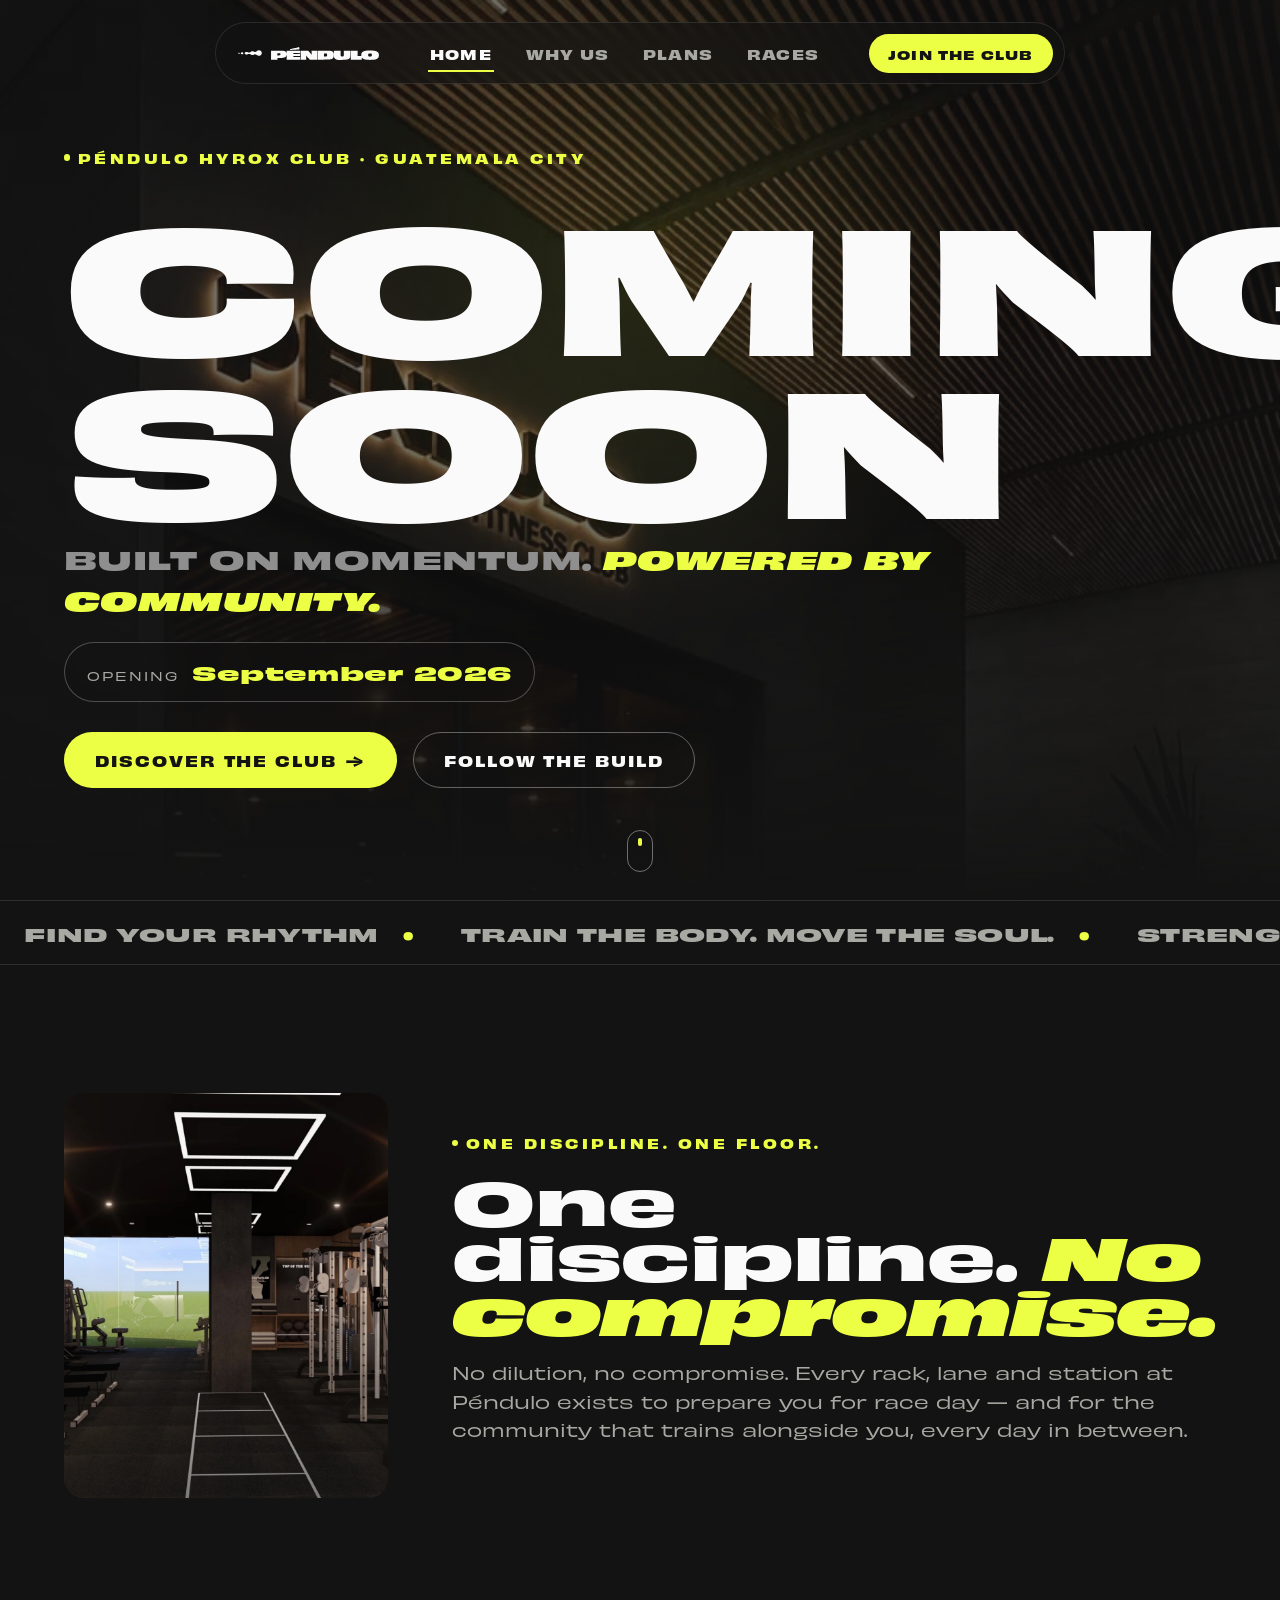
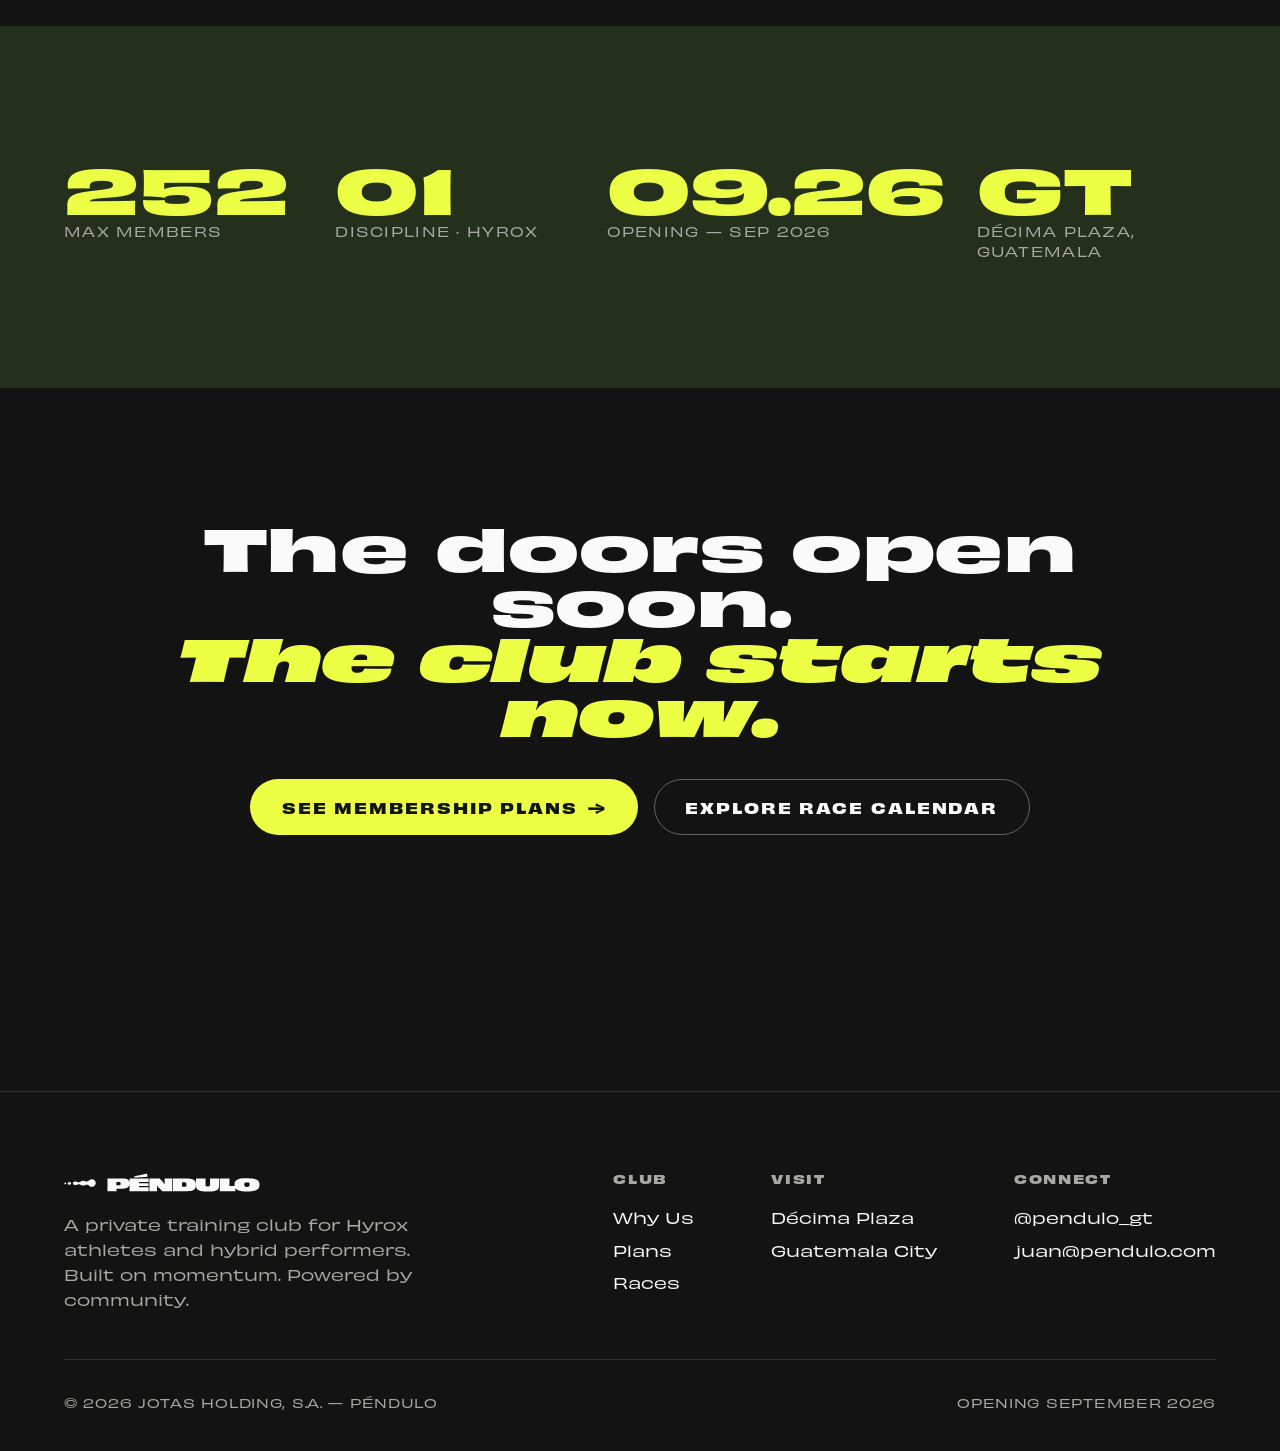
==== commit 648f317f: "Use authentic brand assets: real logo, real storefront photo, fewer renders Extract the exact wordma" ====
--- a/index.html
+++ b/index.html
@@ -8,7 +8,7 @@
 <meta property="og:title" content="Péndulo — Opening September 2026">
 <meta property="og:description" content="A private training club for Hyrox athletes and hybrid performers. Built on momentum. Powered by community.">
 <meta property="og:type" content="website">
-<meta property="og:image" content="/assets/img/floor-sled-lane.webp">
+<meta property="og:image" content="/assets/img/storefront.webp">
 <meta name="theme-color" content="#131313">
 <link rel="icon" href="/assets/img/favicon.ico" sizes="any">
 <link rel="icon" href="/assets/img/favicon-512.png" type="image/png">
@@ -20,8 +20,8 @@
 <header class="site-header">
   <nav class="site-nav" aria-label="Primary">
     <a class="wordmark" href="/">
-      <svg class="mark" viewBox="0 0 240 60" fill="none" aria-hidden="true"><defs><filter id="pendulo-goo"><feGaussianBlur in="SourceGraphic" stdDeviation="7" result="blur"/><feColorMatrix in="blur" mode="matrix" values="1 0 0 0 0  0 1 0 0 0  0 0 1 0 0  0 0 0 24 -10" result="goo"/></filter></defs><circle cx="14" cy="30" r="5" fill="currentColor"/><circle cx="35" cy="30" r="8.5" fill="currentColor"/><g filter="url(#pendulo-goo)"><circle cx="66" cy="30" r="13" fill="currentColor"/><circle cx="96" cy="30" r="18" fill="currentColor"/><circle cx="136" cy="30" r="24" fill="currentColor"/></g></svg>
-      PÉNDULO
+      <img class="mark" src="/assets/img/pendulo-mark.svg" alt="" width="1856" height="496">
+      <img class="wordmark-img" src="/assets/img/pendulo-wordmark.svg" alt="Péndulo" width="1763" height="239">
     </a>
     <button class="nav-toggle" aria-label="Toggle menu" aria-expanded="false">
       <svg viewBox="0 0 24 24" fill="none" stroke="currentColor" stroke-width="2" stroke-linecap="round"><line x1="3" y1="7" x2="21" y2="7"/><line x1="3" y1="12" x2="21" y2="12"/><line x1="3" y1="17" x2="21" y2="17"/></svg>
@@ -40,7 +40,7 @@
 
   <section class="hero" data-cursor-glow>
     <div class="hero-media">
-      <img src="/assets/img/floor-sled-lane.webp" alt="Péndulo training floor with sled lane and racks" loading="eager">
+      <img src="/assets/img/storefront.webp" alt="Péndulo Fitness Club storefront entrance" loading="eager">
       <div class="hero-scrim"></div>
       <div class="hero-glow"></div>
     </div>
@@ -79,23 +79,14 @@
 
   <section class="section section-dark">
     <div class="container">
-      <div class="intro-grid">
-        <div class="section-head" data-reveal>
+      <div class="split">
+        <div class="split-media media-frame" data-reveal>
+          <img src="/assets/img/floor-sled-lane.webp" alt="Péndulo training floor with sled lane and racks" loading="lazy">
+        </div>
+        <div class="split-copy" data-reveal data-reveal-delay="1">
           <span class="eyebrow">One discipline. One floor.</span>
           <h2 class="display-2">One discipline. <span class="italic-accent">No compromise.</span></h2>
-        </div>
-        <p class="lede" data-reveal data-reveal-delay="1">No dilution, no compromise. Every rack, lane and station at Péndulo exists to prepare you for race day — and for the community that trains alongside you, every day in between.</p>
-      </div>
-
-      <div class="teaser-grid">
-        <div class="media-frame teaser-tall" data-reveal>
-          <img src="/assets/img/floor-airbikes.webp" alt="Péndulo air bike row beneath the brand mark wall" loading="lazy">
-        </div>
-        <div class="media-frame teaser-wide" data-reveal data-reveal-delay="1">
-          <img src="/assets/img/floor-weights.webp" alt="Free weight and dumbbell area at Péndulo" loading="lazy">
-        </div>
-        <div class="media-frame teaser-wide" data-reveal data-reveal-delay="2">
-          <img src="/assets/img/floor-reception.webp" alt="Péndulo Fitness Club reception" loading="lazy">
+          <p>No dilution, no compromise. Every rack, lane and station at Péndulo exists to prepare you for race day — and for the community that trains alongside you, every day in between.</p>
         </div>
       </div>
     </div>
@@ -139,8 +130,8 @@
     <div class="footer-top">
       <div class="footer-brand">
         <a class="wordmark" href="/">
-          <svg class="mark" viewBox="0 0 240 60" fill="none" aria-hidden="true"><circle cx="14" cy="30" r="5" fill="currentColor"/><circle cx="35" cy="30" r="8.5" fill="currentColor"/><g filter="url(#pendulo-goo)"><circle cx="66" cy="30" r="13" fill="currentColor"/><circle cx="96" cy="30" r="18" fill="currentColor"/><circle cx="136" cy="30" r="24" fill="currentColor"/></g></svg>
-          PÉNDULO
+          <img class="mark" src="/assets/img/pendulo-mark.svg" alt="" width="1856" height="496">
+          <img class="wordmark-img" src="/assets/img/pendulo-wordmark.svg" alt="Péndulo" width="1763" height="239">
         </a>
         <p>A private training club for Hyrox athletes and hybrid performers. Built on momentum. Powered by community.</p>
       </div>
--- a/assets/css/styles.css
+++ b/assets/css/styles.css
@@ -270,18 +270,18 @@
 .site-nav .wordmark {
   display: flex;
   align-items: center;
-  gap: 0.55rem;
-  font-family: var(--font-display);
-  font-weight: 700;
-  font-size: 1.05rem;
-  letter-spacing: 0.01em;
+  gap: 0.5rem;
   white-space: nowrap;
 }
 
 .site-nav .wordmark .mark {
-  width: 26px;
-  height: 8px;
-  color: var(--race-day);
+  width: 24px;
+  height: auto;
+}
+
+.site-nav .wordmark .wordmark-img {
+  height: 15px;
+  width: auto;
 }
 
 .site-nav .nav-links {
@@ -388,16 +388,14 @@
 }
 
 .footer-brand .wordmark {
-  font-family: var(--font-display);
-  font-weight: 700;
-  font-size: 1.6rem;
-  display: flex;
-  align-items: center;
-  gap: 0.7rem;
-  margin-bottom: 0.85rem;
-}
-
-.footer-brand .mark { width: 34px; height: 10px; color: var(--race-day); }
+  display: flex;
+  align-items: center;
+  gap: 0.6rem;
+  margin-bottom: 1.1rem;
+}
+
+.footer-brand .mark { width: 32px; height: auto; }
+.footer-brand .wordmark-img { height: 21px; width: auto; }
 
 .footer-brand p {
   max-width: 22rem;
@@ -531,12 +529,17 @@
   text-align: center;
 }
 
+.section-head.center .eyebrow { justify-content: center; }
+
 .section-head h1, .section-head h2, .section-head h3 {
   margin-top: 0.9rem;
   margin-bottom: 1.25rem;
 }
 
 .section-head .lede { margin-inline: auto; }
+
+.pillars.center, .hero-actions.center { justify-content: center; }
+.pillars-spaced { margin-top: 2.5rem; }
 
 .grid-2 {
   display: grid;
@@ -666,6 +669,7 @@
   width: 100%;
   height: 100%;
   object-fit: cover;
+  object-position: 30% 22%;
   animation: hero-zoom 18s var(--ease-soft) forwards;
 }
 
@@ -793,22 +797,6 @@
 .intro-grid .section-head { margin-bottom: 0; flex: 2 1 26rem; max-width: 46rem; }
 .intro-grid .lede { flex: 1 1 18rem; max-width: 24rem; padding-bottom: 0.3rem; }
 
-.teaser-grid {
-  margin-top: clamp(3rem, 7vw, 5rem);
-  display: grid;
-  grid-template-columns: 1fr 1fr;
-  grid-template-rows: repeat(2, minmax(180px, 1fr));
-  gap: clamp(1rem, 2vw, 1.5rem);
-}
-
-.teaser-tall { grid-row: 1 / 3; grid-column: 1; height: 100%; }
-.teaser-wide { grid-column: 2; height: 100%; }
-
-@media (max-width: 780px) {
-  .teaser-grid { grid-template-columns: 1fr; grid-template-rows: none; }
-  .teaser-tall, .teaser-wide { grid-column: 1; height: 320px; }
-}
-
 .media-frame { height: 100%; min-height: 220px; }
 
 /* Stat row */
@@ -836,35 +824,6 @@
 .cta-band-inner .hero-actions { justify-content: center; }
 
 .cta-band-inner .eyebrow { justify-content: center; margin-bottom: 0.5rem; }
-
-/* ==========================================================================
-   Page hero (inner pages)
-   ========================================================================== */
-
-.page-hero {
-  position: relative;
-  min-height: 68vh;
-  display: flex;
-  align-items: flex-end;
-  overflow: hidden;
-}
-
-.page-hero-content {
-  position: relative;
-  z-index: 1;
-  padding-top: 9rem;
-  padding-bottom: clamp(3rem, 7vw, 5rem);
-  display: flex;
-  flex-direction: column;
-  align-items: flex-start;
-  gap: 1.25rem;
-}
-
-.page-hero-title {
-  font-size: clamp(2.5rem, 6vw, 4.75rem);
-  color: var(--chalk);
-  max-width: 30ch;
-}
 
 /* ==========================================================================
    Split layout (media + copy)
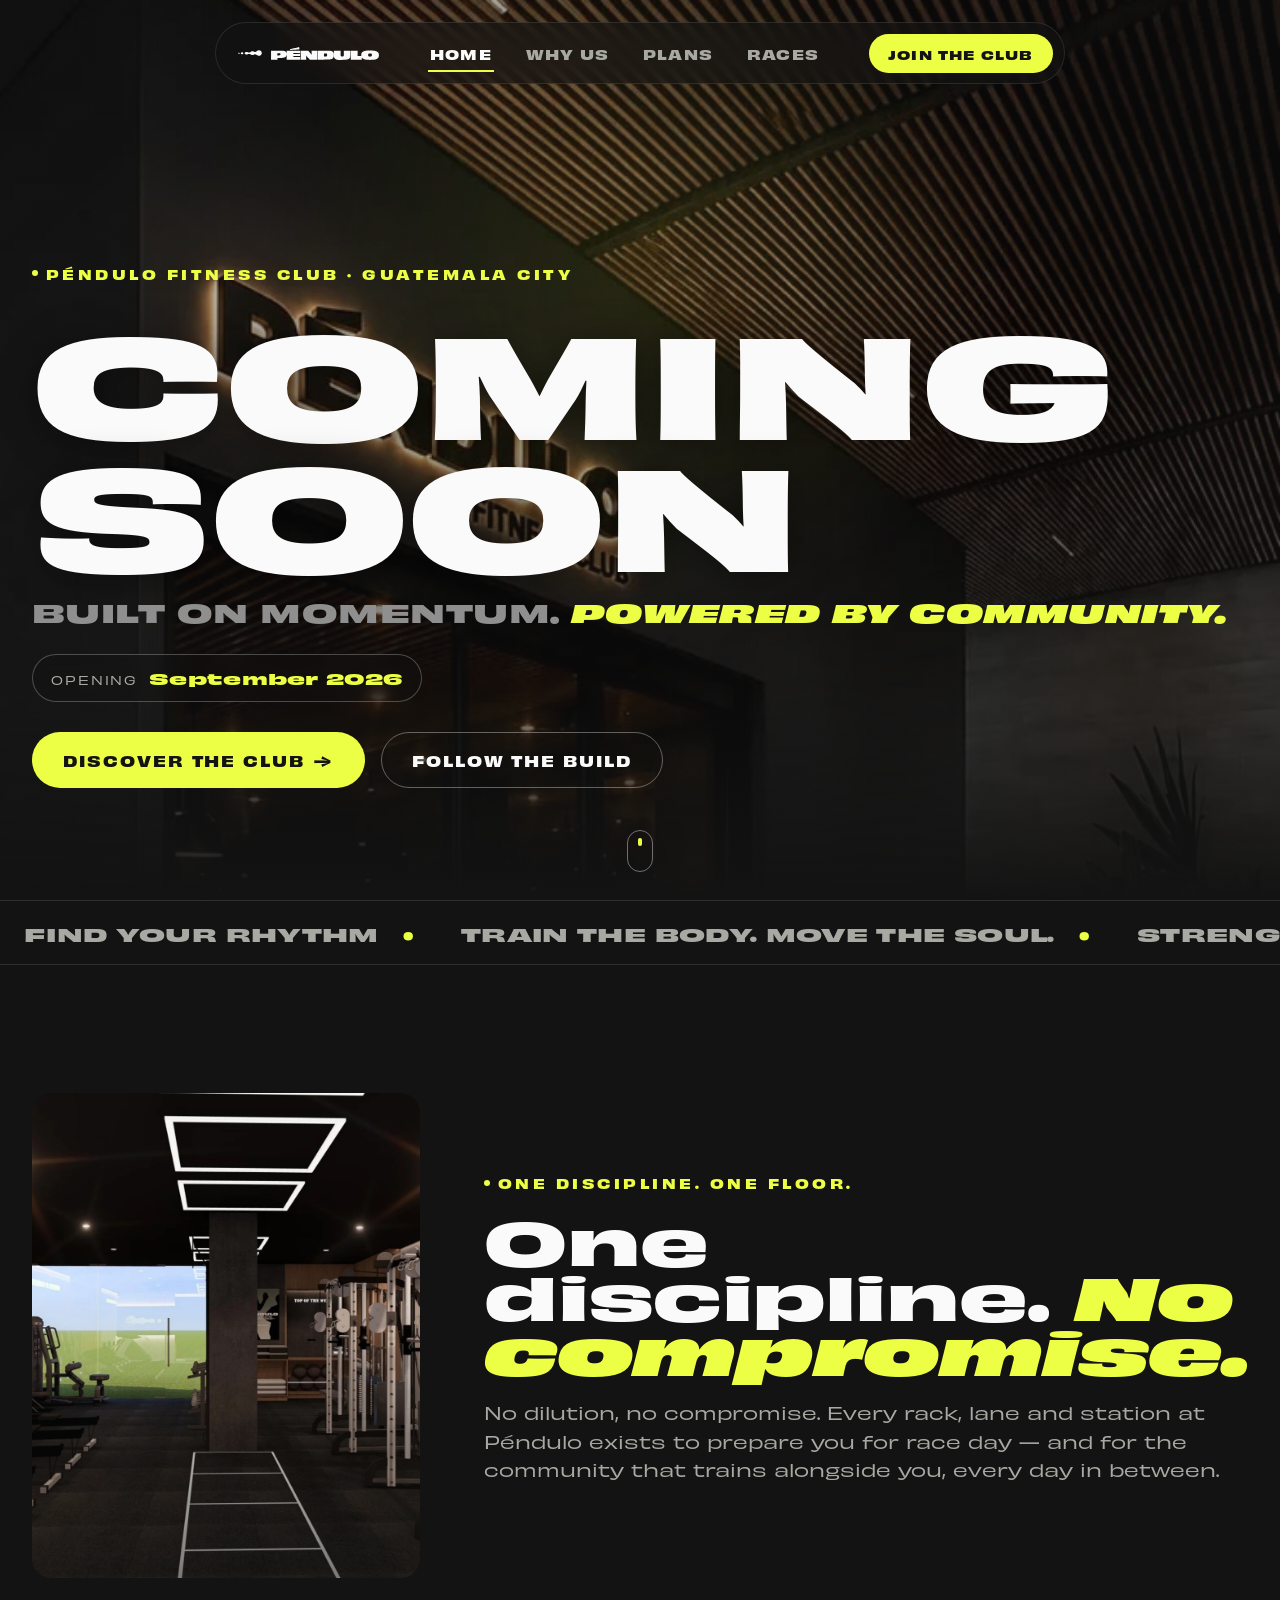
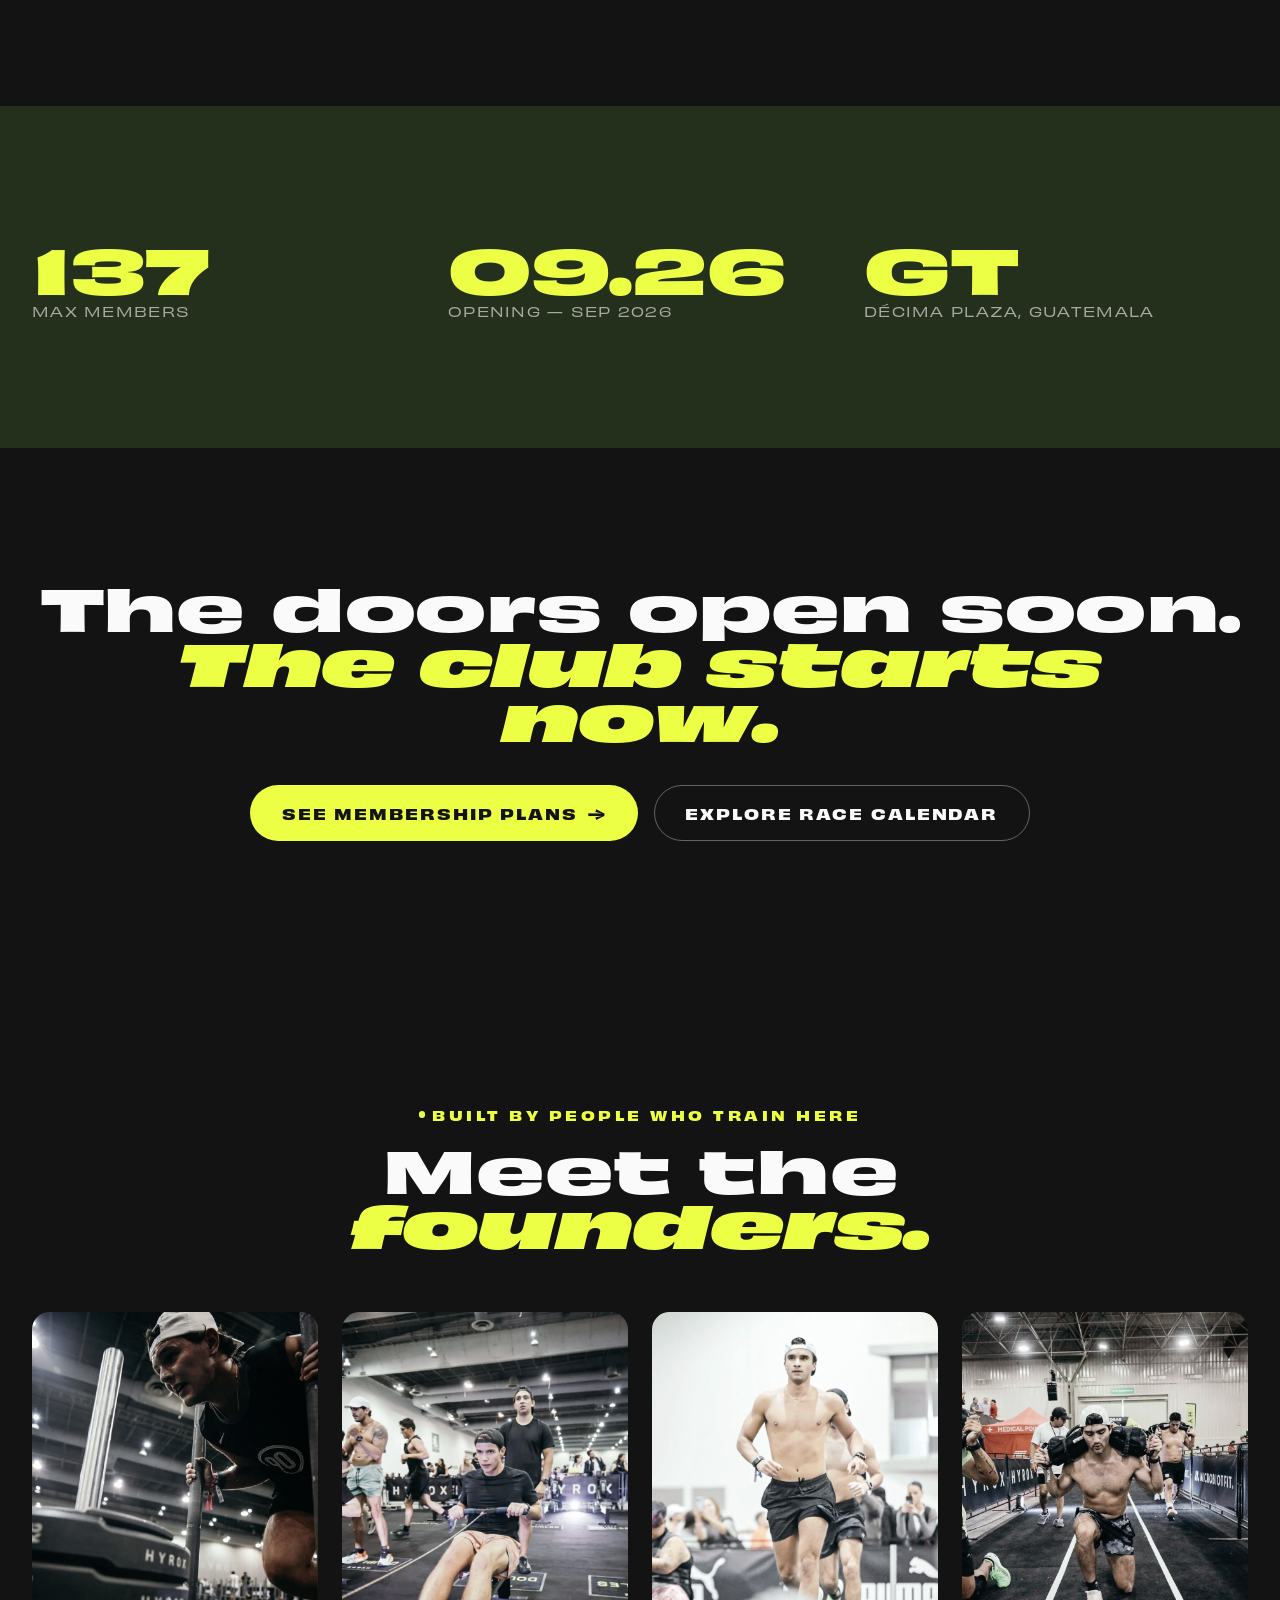
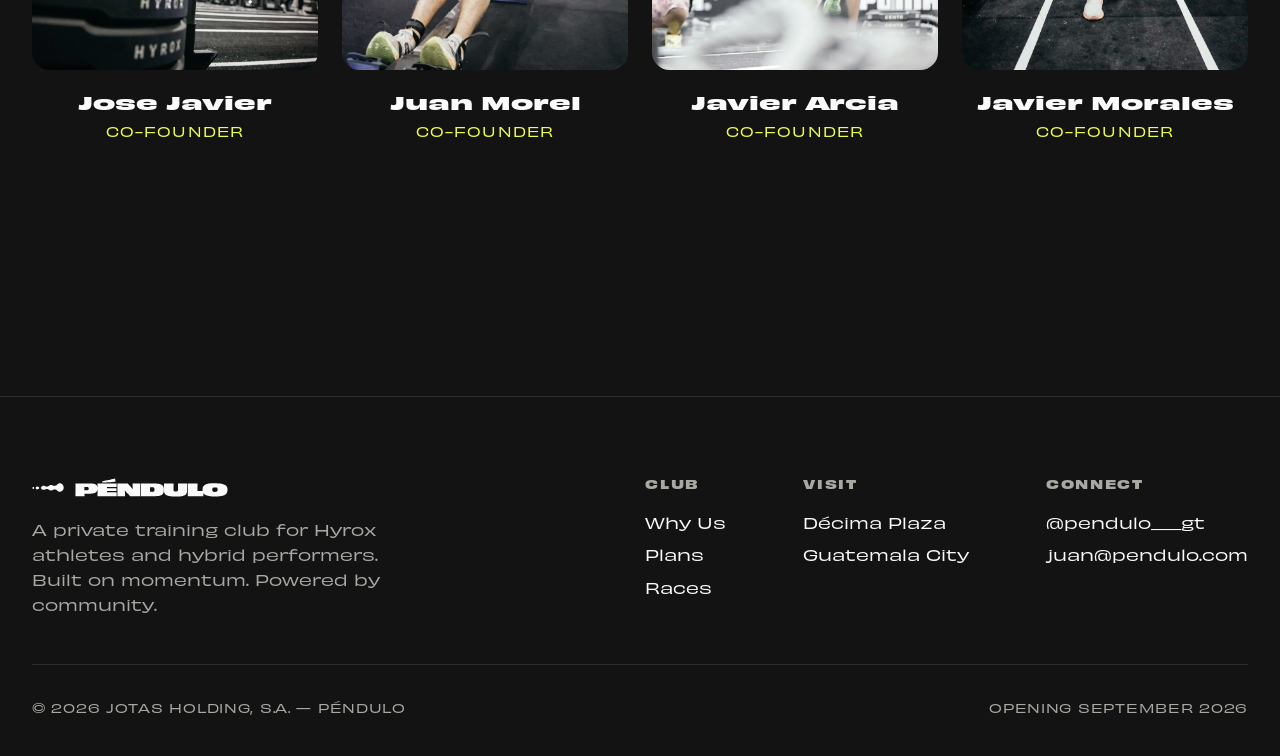
==== commit 254d916f: "Add founders section, fix pricing card symmetry, and refresh brand details Updates capacity to 150 m" ====
--- a/index.html
+++ b/index.html
@@ -46,7 +46,7 @@
     </div>
 
     <div class="hero-content container">
-      <span class="eyebrow" data-reveal>Péndulo Hyrox Club · Guatemala City</span>
+      <span class="eyebrow" data-reveal>Péndulo Fitness Club · Guatemala City</span>
       <h1 class="hero-title" data-reveal data-reveal-delay="1">COMING<br>SOON</h1>
       <p class="hero-tagline" data-reveal data-reveal-delay="2">Built on momentum. <span class="italic-accent">Powered by community.</span></p>
 
@@ -57,7 +57,7 @@
 
       <div class="hero-actions" data-reveal data-reveal-delay="4">
         <a href="/why-us" class="btn btn-primary">Discover the Club <span class="btn-arrow">→</span></a>
-        <a href="https://instagram.com/pendulo_gt" target="_blank" rel="noopener" class="btn btn-outline">Follow the Build</a>
+        <a href="https://www.instagram.com/pendulo___gt/" target="_blank" rel="noopener" class="btn btn-outline">Follow the Build</a>
       </div>
     </div>
 
@@ -95,18 +95,14 @@
   <section class="section section-military">
     <div class="container stat-row">
       <div class="stat" data-reveal>
-        <span class="num" data-count-to="350">0</span>
+        <span class="num" data-count-to="150">0</span>
         <span class="label">Max members</span>
       </div>
       <div class="stat" data-reveal data-reveal-delay="1">
-        <span class="num">01</span>
-        <span class="label">Discipline · Hyrox</span>
-      </div>
-      <div class="stat" data-reveal data-reveal-delay="2">
         <span class="num">09.26</span>
         <span class="label">Opening — Sep 2026</span>
       </div>
-      <div class="stat" data-reveal data-reveal-delay="3">
+      <div class="stat" data-reveal data-reveal-delay="2">
         <span class="num">GT</span>
         <span class="label">Décima Plaza, Guatemala</span>
       </div>
@@ -119,6 +115,46 @@
       <div class="hero-actions">
         <a href="/plans" class="btn btn-primary">See Membership Plans <span class="btn-arrow">→</span></a>
         <a href="/races" class="btn btn-outline">Explore Race Calendar</a>
+      </div>
+    </div>
+  </section>
+
+  <section class="section section-dark">
+    <div class="container">
+      <div class="section-head center" data-reveal>
+        <span class="eyebrow" style="justify-content:center;">Built by people who train here</span>
+        <h2 class="display-2">Meet the <span class="italic-accent">founders.</span></h2>
+      </div>
+
+      <div class="founders-grid">
+        <div class="founder-card" data-reveal>
+          <div class="founder-photo">
+            <img src="/assets/img/founders/founder-jose.webp" alt="Jose Javier, Co-Founder of Péndulo" loading="lazy" style="object-position: 50% 20%;">
+          </div>
+          <span class="founder-name">Jose Javier</span>
+          <span class="founder-role">Co-Founder</span>
+        </div>
+        <div class="founder-card" data-reveal data-reveal-delay="1">
+          <div class="founder-photo">
+            <img src="/assets/img/founders/founder-juan.webp" alt="Juan Morel, Co-Founder of Péndulo" loading="lazy" style="object-position: 45% 25%;">
+          </div>
+          <span class="founder-name">Juan Morel</span>
+          <span class="founder-role">Co-Founder</span>
+        </div>
+        <div class="founder-card" data-reveal data-reveal-delay="2">
+          <div class="founder-photo">
+            <img src="/assets/img/founders/founder-arcia.webp" alt="Javier Arcia, Co-Founder of Péndulo" loading="lazy" style="object-position: 50% 15%;">
+          </div>
+          <span class="founder-name">Javier Arcia</span>
+          <span class="founder-role">Co-Founder</span>
+        </div>
+        <div class="founder-card" data-reveal data-reveal-delay="3">
+          <div class="founder-photo">
+            <img src="/assets/img/founders/founder-morales.webp" alt="Javier Morales, Co-Founder of Péndulo" loading="lazy" style="object-position: 50% 22%;">
+          </div>
+          <span class="founder-name">Javier Morales</span>
+          <span class="founder-role">Co-Founder</span>
+        </div>
       </div>
     </div>
   </section>
@@ -149,7 +185,7 @@
         </div>
         <div class="footer-col">
           <h4>Connect</h4>
-          <a href="https://instagram.com/pendulo_gt" target="_blank" rel="noopener">@pendulo_gt</a>
+          <a href="https://www.instagram.com/pendulo___gt/" target="_blank" rel="noopener">@pendulo___gt</a>
           <a href="mailto:juan@pendulo.com">juan@pendulo.com</a>
         </div>
       </div>
--- a/assets/css/styles.css
+++ b/assets/css/styles.css
@@ -74,7 +74,7 @@
   --font-body: 'Obviously Wide', 'Helvetica Neue', Arial, sans-serif;
 
   --container: 1320px;
-  --gutter: clamp(1.25rem, 5vw, 4rem);
+  --gutter: 32px;
 
   --ease: cubic-bezier(0.16, 1, 0.3, 1);
   --ease-soft: cubic-bezier(0.4, 0, 0.2, 1);
@@ -127,6 +127,7 @@
   line-height: 0.98;
   margin: 0;
   letter-spacing: -0.01em;
+  overflow-wrap: break-word;
 }
 
 .eyebrow {
@@ -182,6 +183,8 @@
   color: var(--ink-muted);
   max-width: 42rem;
 }
+
+.nowrap { white-space: nowrap; }
 
 .text-chalk { color: var(--ink) !important; }
 .text-lime { color: var(--race-day) !important; }
@@ -354,6 +357,7 @@
 
 @media (max-width: 720px) {
   .site-nav { width: 100%; justify-content: space-between; }
+  .site-nav.nav-open { backdrop-filter: none; -webkit-backdrop-filter: none; }
   .site-nav .nav-links {
     position: fixed;
     inset: 0;
@@ -543,24 +547,24 @@
 
 .grid-2 {
   display: grid;
-  grid-template-columns: repeat(2, 1fr);
+  grid-template-columns: repeat(2, minmax(0, 1fr));
   gap: clamp(1.5rem, 4vw, 3rem);
 }
 
 .grid-3 {
   display: grid;
-  grid-template-columns: repeat(3, 1fr);
+  grid-template-columns: repeat(3, minmax(0, 1fr));
   gap: clamp(1.25rem, 3vw, 2rem);
 }
 
 .grid-4 {
   display: grid;
-  grid-template-columns: repeat(4, 1fr);
+  grid-template-columns: repeat(4, minmax(0, 1fr));
   gap: clamp(1.25rem, 3vw, 2rem);
 }
 
 @media (max-width: 980px) {
-  .grid-3, .grid-4 { grid-template-columns: repeat(2, 1fr); }
+  .grid-3, .grid-4 { grid-template-columns: repeat(2, minmax(0, 1fr)); }
 }
 
 @media (max-width: 640px) {
@@ -682,8 +686,8 @@
   position: absolute;
   inset: 0;
   background:
-    linear-gradient(180deg, rgba(19,19,19,0.55) 0%, rgba(19,19,19,0.35) 32%, rgba(19,19,19,0.75) 78%, var(--tunnel-vision) 100%),
-    linear-gradient(90deg, rgba(19,19,19,0.55) 0%, rgba(19,19,19,0.1) 45%, rgba(19,19,19,0.55) 100%);
+    linear-gradient(180deg, rgba(19,19,19,0.32) 0%, rgba(19,19,19,0.14) 32%, rgba(19,19,19,0.5) 78%, var(--tunnel-vision) 100%),
+    linear-gradient(90deg, rgba(19,19,19,0.32) 0%, rgba(19,19,19,0.05) 45%, rgba(19,19,19,0.32) 100%);
 }
 
 .hero-glow {
@@ -706,8 +710,9 @@
 }
 
 .hero-title {
-  font-size: clamp(3.75rem, 13vw, 10.5rem);
+  font-size: clamp(3.1rem, 10.5vw, 8.5rem);
   color: var(--chalk);
+  text-shadow: 0 4px 40px rgba(0,0,0,0.45);
 }
 
 .hero-tagline {
@@ -723,8 +728,8 @@
 .hero-date {
   display: flex;
   align-items: baseline;
-  gap: 0.85rem;
-  padding: 0.9rem 1.4rem;
+  gap: 0.7rem;
+  padding: 0.7rem 1.15rem;
   border: 1px solid rgba(250,250,250,0.25);
   border-radius: 999px;
   background: rgba(19,19,19,0.35);
@@ -732,7 +737,7 @@
 }
 
 .hero-date-label {
-  font-size: 0.75rem;
+  font-size: 0.7rem;
   letter-spacing: 0.16em;
   text-transform: uppercase;
   color: var(--ink-muted);
@@ -741,7 +746,7 @@
 .hero-date-value {
   font-family: var(--font-display);
   font-weight: 700;
-  font-size: 1.15rem;
+  font-size: 0.92rem;
   color: var(--race-day);
   letter-spacing: 0.02em;
 }
@@ -803,12 +808,12 @@
 
 .stat-row {
   display: grid;
-  grid-template-columns: repeat(4, 1fr);
+  grid-template-columns: repeat(3, minmax(0, 1fr));
   gap: 2rem;
 }
 
-@media (max-width: 780px) {
-  .stat-row { grid-template-columns: repeat(2, 1fr); }
+@media (max-width: 620px) {
+  .stat-row { grid-template-columns: 1fr; gap: 2.25rem; }
 }
 
 /* CTA band */
@@ -879,7 +884,7 @@
   margin-bottom: 1.25rem;
 }
 
-.card h3 { margin-bottom: 0.6rem; color: var(--chalk); }
+.card h3 { margin-bottom: 0.6rem; color: var(--chalk); font-size: clamp(1.3rem, 2.2vw, 1.65rem); hyphens: auto; }
 .card p { margin-bottom: 0; font-size: 0.98rem; }
 
 /* Station list (Hyrox explainer) */
@@ -892,25 +897,33 @@
 
 .station-list {
   display: grid;
-  grid-template-columns: repeat(auto-fit, minmax(15rem, 1fr));
-  gap: 0.75rem 2rem;
+  grid-template-columns: repeat(2, minmax(0, 1fr));
+  gap: 0.25rem 2.5rem;
   margin-bottom: 2.25rem;
 }
 
+@media (max-width: 620px) {
+  .station-list { grid-template-columns: 1fr; }
+}
+
 .station-list li {
-  display: flex;
-  align-items: baseline;
-  gap: 0.9rem;
-  padding: 0.85rem 0;
+  display: grid;
+  grid-template-columns: 2.75rem 1fr;
+  align-items: start;
+  gap: 1.25rem;
+  padding: 1rem 0;
   border-bottom: 1px solid var(--graphite-line);
   font-size: 1rem;
+  line-height: 1.5;
   color: var(--chalk);
+  min-height: 4.25rem;
 }
 
 .station-list li .num {
   font-family: var(--font-display);
   font-weight: 700;
   color: var(--race-day);
+  padding-top: 0.1rem;
   min-width: 2rem;
   font-size: 1.1rem;
 }
@@ -936,13 +949,13 @@
 
 .plans-grid {
   display: grid;
-  grid-template-columns: repeat(4, 1fr);
+  grid-template-columns: repeat(4, minmax(0, 1fr));
   gap: 1.5rem;
   align-items: stretch;
 }
 
 @media (max-width: 1080px) {
-  .plans-grid { grid-template-columns: repeat(2, 1fr); }
+  .plans-grid { grid-template-columns: repeat(2, minmax(0, 1fr)); }
 }
 
 @media (max-width: 620px) {
@@ -1025,7 +1038,7 @@
 }
 
 .plan-price .amount {
-  font-size: 3rem;
+  font-size: 2.5rem;
   line-height: 1;
 }
 
@@ -1048,14 +1061,14 @@
 .plan-cta {
   width: 100%;
   justify-content: center;
-  margin-bottom: 1.75rem;
+  margin-top: 1.75rem;
 }
 
 .plan-features {
   display: flex;
   flex-direction: column;
   gap: 0.7rem;
-  margin-top: auto;
+  flex: 1 1 auto;
 }
 
 .plan-features li {
@@ -1107,12 +1120,12 @@
 
 .races-grid {
   display: grid;
-  grid-template-columns: repeat(3, 1fr);
+  grid-template-columns: repeat(3, minmax(0, 1fr));
   gap: 1.5rem;
 }
 
 @media (max-width: 980px) {
-  .races-grid { grid-template-columns: repeat(2, 1fr); }
+  .races-grid { grid-template-columns: repeat(2, minmax(0, 1fr)); }
 }
 
 @media (max-width: 620px) {
@@ -1185,3 +1198,66 @@
 }
 
 .race-link:hover { color: var(--electric-lime); }
+
+/* ==========================================================================
+   Founders
+   ========================================================================== */
+
+.founders-grid {
+  display: grid;
+  grid-template-columns: repeat(4, minmax(0, 1fr));
+  gap: 1.5rem;
+  margin-top: clamp(2.5rem, 6vw, 4rem);
+}
+
+@media (max-width: 860px) {
+  .founders-grid { grid-template-columns: repeat(2, minmax(0, 1fr)); }
+}
+
+@media (max-width: 480px) {
+  .founders-grid { grid-template-columns: 1fr; max-width: 20rem; margin-inline: auto; }
+}
+
+.founder-card {
+  display: flex;
+  flex-direction: column;
+  align-items: center;
+  text-align: center;
+}
+
+.founder-photo {
+  width: 100%;
+  aspect-ratio: 4 / 5;
+  border-radius: 1.1rem;
+  overflow: hidden;
+  margin-bottom: 1.1rem;
+  background: var(--bg-raised);
+}
+
+.founder-photo img {
+  width: 100%;
+  height: 100%;
+  object-fit: cover;
+  filter: grayscale(0.25);
+  transition: filter 0.5s var(--ease-soft), transform 1.2s var(--ease);
+}
+
+.founder-card:hover .founder-photo img {
+  filter: grayscale(0);
+  transform: scale(1.05);
+}
+
+.founder-name {
+  font-family: var(--font-display);
+  font-weight: 700;
+  font-size: 1.1rem;
+  color: var(--chalk);
+}
+
+.founder-role {
+  font-size: 0.8rem;
+  letter-spacing: 0.08em;
+  text-transform: uppercase;
+  color: var(--race-day);
+  margin-top: 0.3rem;
+}
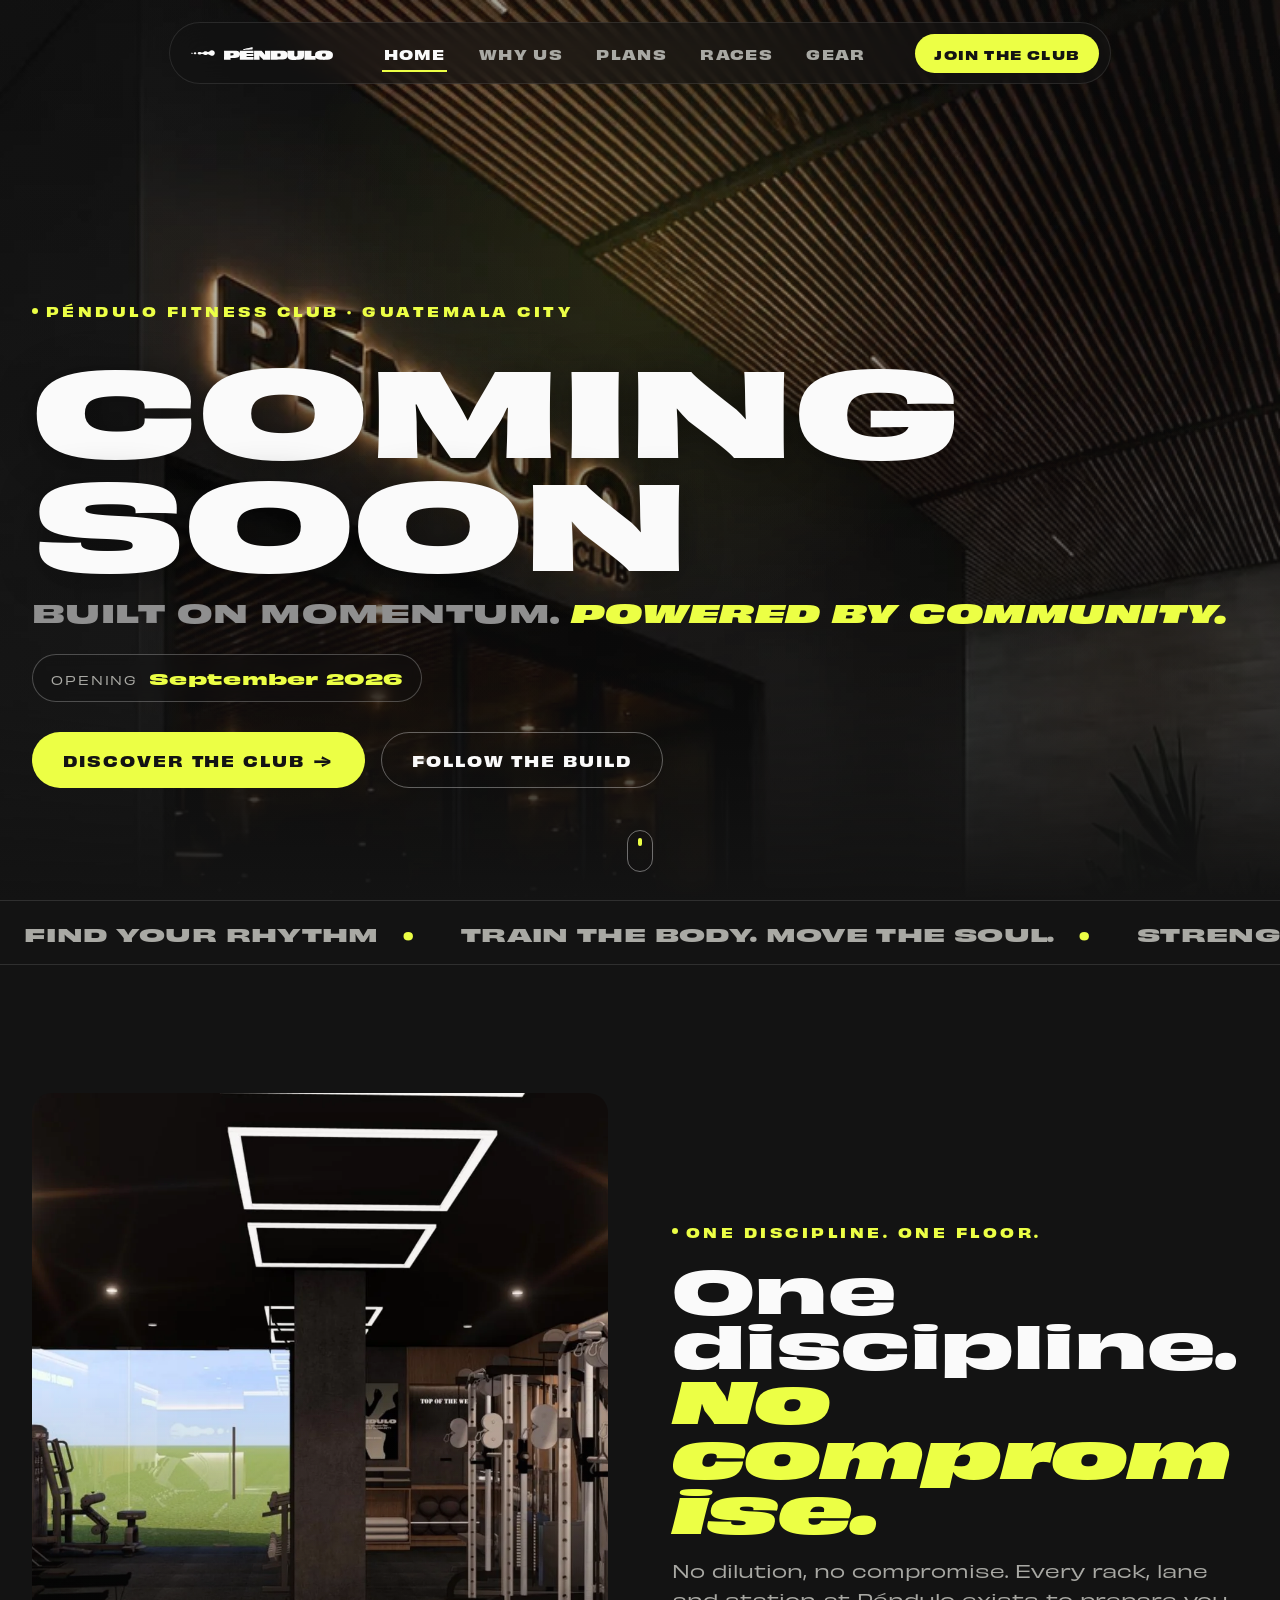
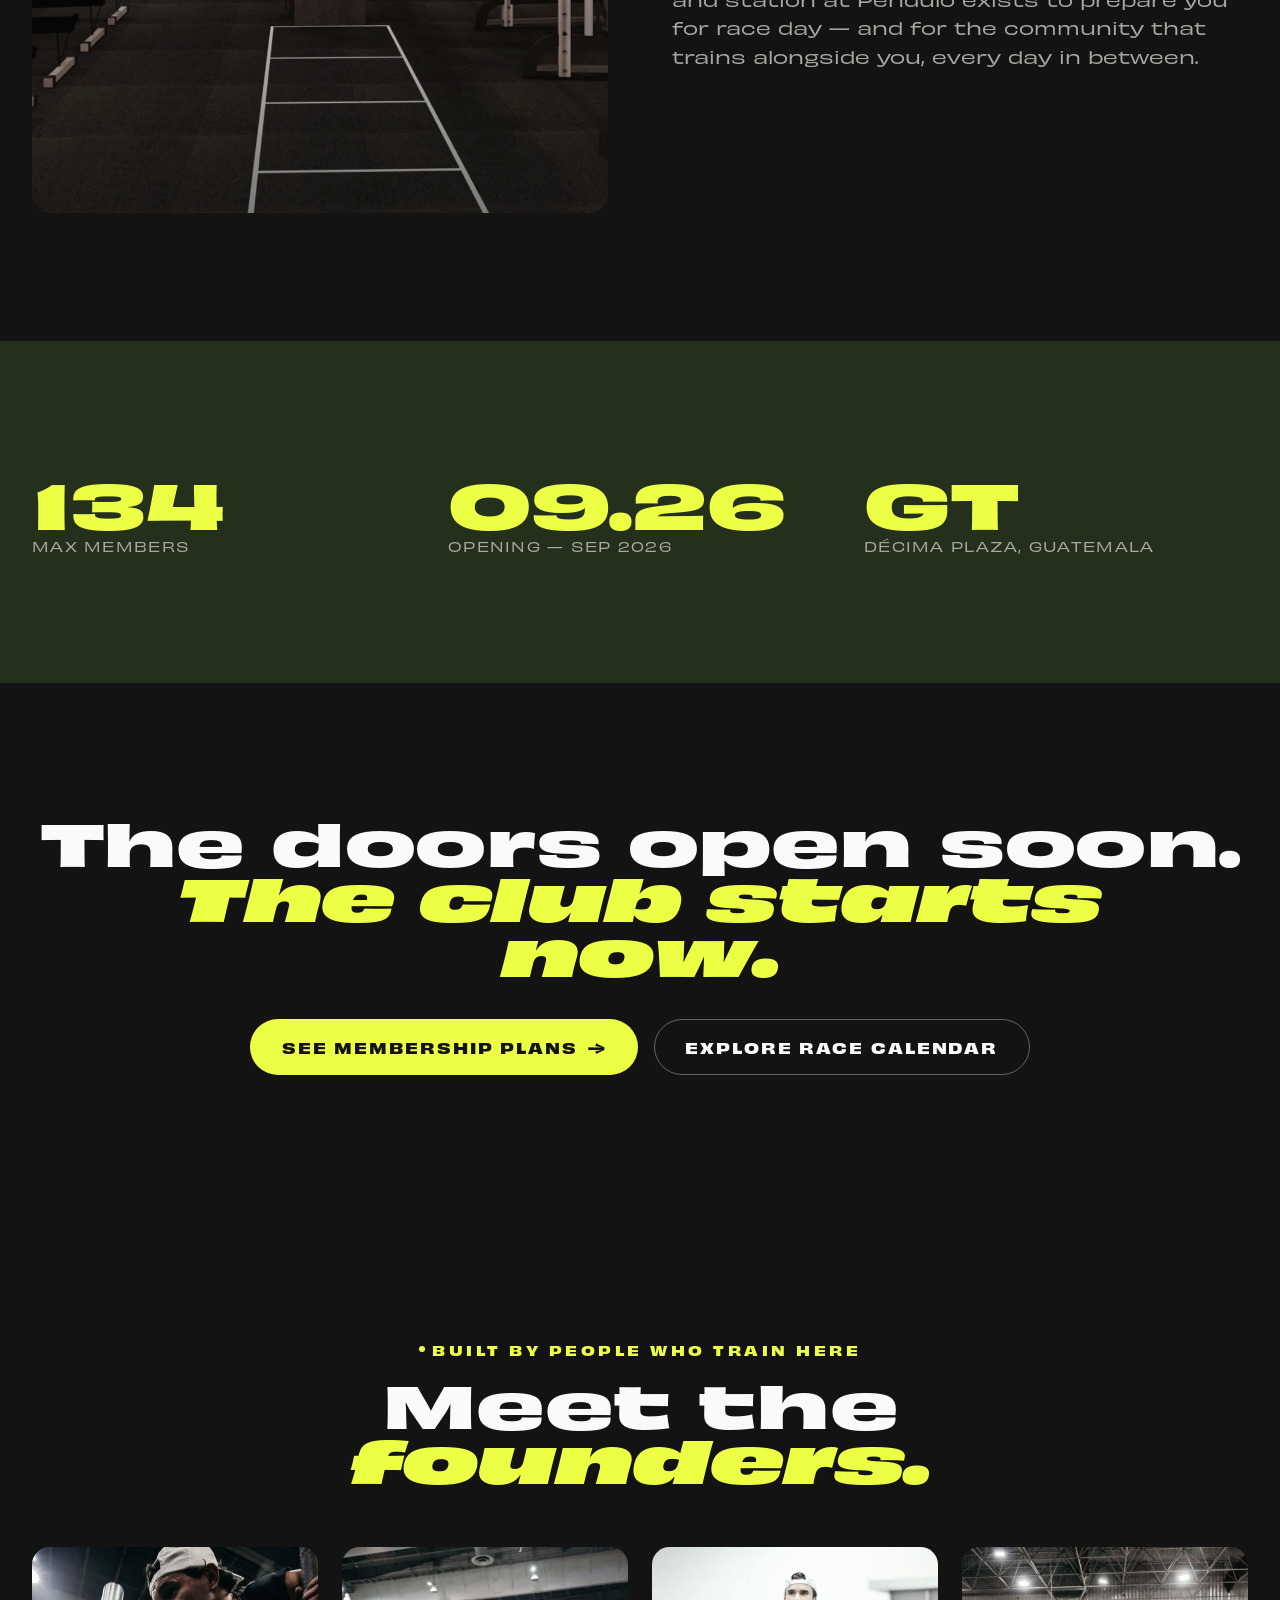
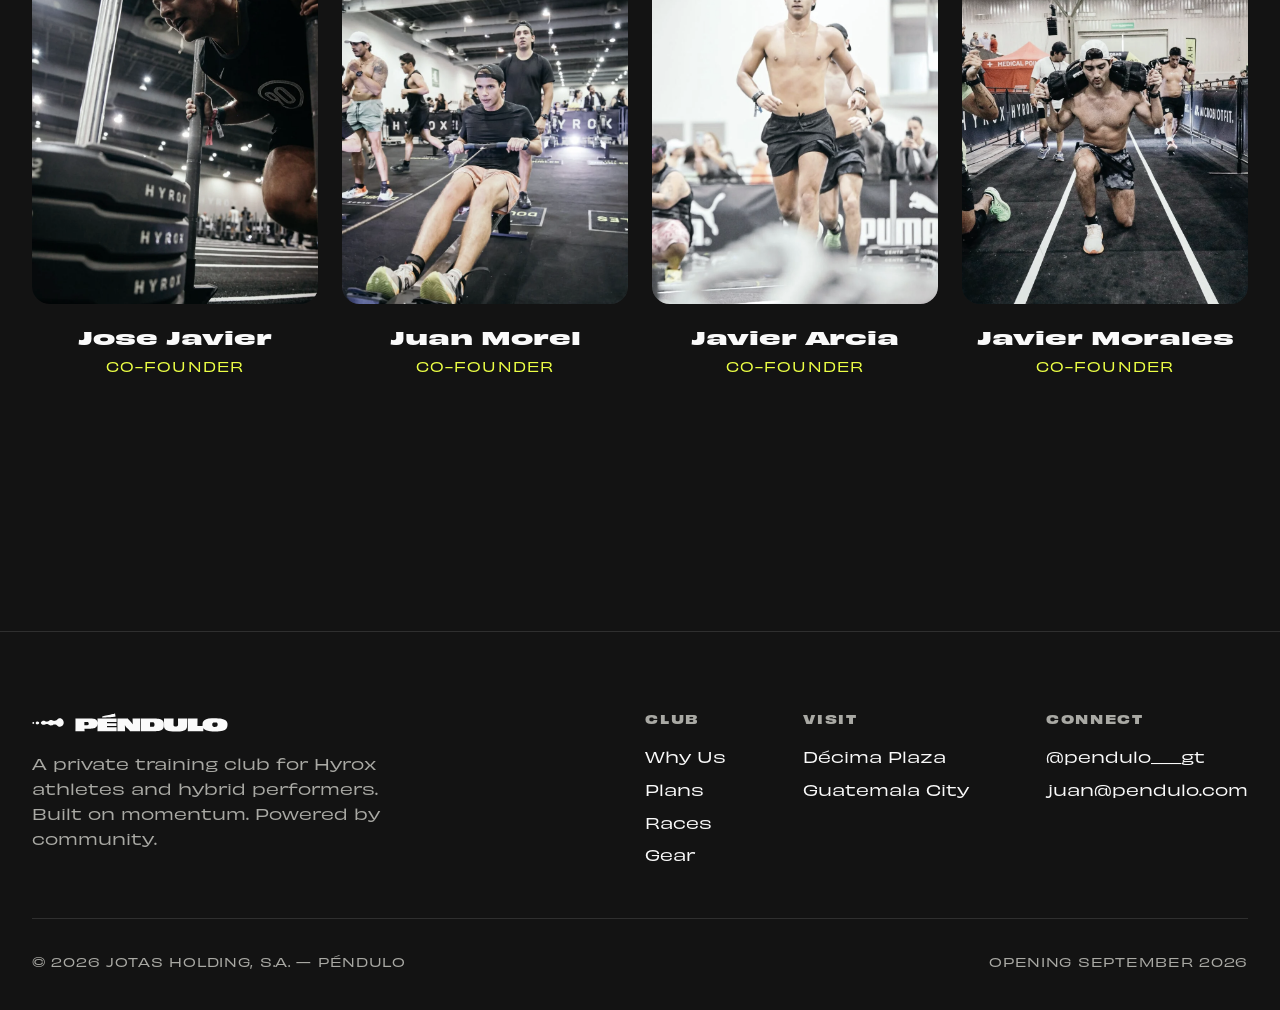
==== commit 7c07521a: "Add Péndulo Gear page showcasing club merchandise New /gear page presents the hoodie, t-shirt (black" ====
--- a/index.html
+++ b/index.html
@@ -31,6 +31,7 @@
       <a href="/why-us">Why Us</a>
       <a href="/plans">Plans</a>
       <a href="/races">Races</a>
+      <a href="/gear">Gear</a>
     </div>
     <a class="nav-cta" href="/plans">Join the Club</a>
   </nav>
@@ -177,6 +178,7 @@
           <a href="/why-us">Why Us</a>
           <a href="/plans">Plans</a>
           <a href="/races">Races</a>
+          <a href="/gear">Gear</a>
         </div>
         <div class="footer-col">
           <h4>Visit</h4>
--- a/assets/css/styles.css
+++ b/assets/css/styles.css
@@ -156,7 +156,7 @@
 }
 
 .display-2 {
-  font-size: clamp(2rem, 4.4vw, 3.5rem);
+  font-size: clamp(1.25rem, 4.4vw, 3.5rem);
 }
 
 .display-3 {
@@ -184,7 +184,7 @@
   max-width: 42rem;
 }
 
-.nowrap { white-space: nowrap; }
+.keep-word { overflow-wrap: normal; word-break: normal; }
 
 .text-chalk { color: var(--ink) !important; }
 .text-lime { color: var(--race-day) !important; }
@@ -197,14 +197,15 @@
   gap: 0.6rem;
   font-family: var(--font-body);
   font-weight: 700;
-  font-size: 0.85rem;
-  letter-spacing: 0.14em;
+  font-size: clamp(0.64rem, 2.6vw, 0.85rem);
+  letter-spacing: clamp(0.05em, 1.5vw, 0.14em);
   text-transform: uppercase;
-  padding: 1rem 1.9rem;
+  padding: clamp(0.7rem, 3vw, 1rem) clamp(1.1rem, 5vw, 1.9rem);
   border-radius: 999px;
   border: 1px solid transparent;
   transition: transform 0.45s var(--ease), background-color 0.3s var(--ease-soft), color 0.3s var(--ease-soft), border-color 0.3s var(--ease-soft);
   white-space: nowrap;
+  max-width: 100%;
 }
 
 .btn-primary {
@@ -568,7 +569,7 @@
 }
 
 @media (max-width: 640px) {
-  .grid-2, .grid-3, .grid-4 { grid-template-columns: 1fr; }
+  .grid-2, .grid-3, .grid-4 { grid-template-columns: minmax(0, 1fr); }
 }
 
 .divider {
@@ -707,12 +708,16 @@
   flex-direction: column;
   align-items: flex-start;
   gap: 1.4rem;
+  min-width: 0;
+  max-width: 100%;
 }
 
 .hero-title {
-  font-size: clamp(3.1rem, 10.5vw, 8.5rem);
+  font-size: clamp(1.85rem, 9vw, 8.5rem);
   color: var(--chalk);
   text-shadow: 0 4px 40px rgba(0,0,0,0.45);
+  min-width: 0;
+  max-width: 100%;
 }
 
 .hero-tagline {
@@ -802,8 +807,6 @@
 .intro-grid .section-head { margin-bottom: 0; flex: 2 1 26rem; max-width: 46rem; }
 .intro-grid .lede { flex: 1 1 18rem; max-width: 24rem; padding-bottom: 0.3rem; }
 
-.media-frame { height: 100%; min-height: 220px; }
-
 /* Stat row */
 
 .stat-row {
@@ -813,7 +816,7 @@
 }
 
 @media (max-width: 620px) {
-  .stat-row { grid-template-columns: 1fr; gap: 2.25rem; }
+  .stat-row { grid-template-columns: minmax(0, 1fr); gap: 2.25rem; }
 }
 
 /* CTA band */
@@ -836,7 +839,7 @@
 
 .split {
   display: grid;
-  grid-template-columns: 1fr 1fr;
+  grid-template-columns: minmax(0, 1fr) minmax(0, 1fr);
   gap: clamp(2rem, 5vw, 4.5rem);
   align-items: center;
 }
@@ -846,6 +849,11 @@
 
 .split-media {
   aspect-ratio: 4 / 5;
+  min-width: 0;
+}
+
+.split-copy {
+  min-width: 0;
 }
 
 .split-copy h2 { margin-top: 1.1rem; margin-bottom: 1.4rem; }
@@ -868,7 +876,7 @@
 }
 
 @media (max-width: 860px) {
-  .split, .split.reverse { grid-template-columns: 1fr; }
+  .split, .split.reverse { grid-template-columns: minmax(0, 1fr); }
   .split.reverse .split-media, .split.reverse .split-copy { order: initial; }
   .split-media { aspect-ratio: 16 / 10; }
 }
@@ -903,7 +911,7 @@
 }
 
 @media (max-width: 620px) {
-  .station-list { grid-template-columns: 1fr; }
+  .station-list { grid-template-columns: minmax(0, 1fr); }
 }
 
 .station-list li {
@@ -959,7 +967,7 @@
 }
 
 @media (max-width: 620px) {
-  .plans-grid { grid-template-columns: 1fr; }
+  .plans-grid { grid-template-columns: minmax(0, 1fr); }
 }
 
 .plan-card {
@@ -1033,17 +1041,17 @@
 }
 
 .plan-price .currency {
-  font-size: 1.35rem;
+  font-size: clamp(1rem, 3.8vw, 1.35rem);
   margin-top: 0.4rem;
 }
 
 .plan-price .amount {
-  font-size: 2.5rem;
+  font-size: clamp(1.6rem, 6vw, 2.5rem);
   line-height: 1;
 }
 
 .plan-price .period {
-  font-size: 1rem;
+  font-size: clamp(0.78rem, 3vw, 1rem);
   align-self: flex-end;
   margin-bottom: 0.55rem;
   color: var(--ink-muted);
@@ -1129,7 +1137,7 @@
 }
 
 @media (max-width: 620px) {
-  .races-grid { grid-template-columns: 1fr; }
+  .races-grid { grid-template-columns: minmax(0, 1fr); }
 }
 
 .race-card {
@@ -1215,7 +1223,7 @@
 }
 
 @media (max-width: 480px) {
-  .founders-grid { grid-template-columns: 1fr; max-width: 20rem; margin-inline: auto; }
+  .founders-grid { grid-template-columns: minmax(0, 1fr); max-width: 20rem; margin-inline: auto; }
 }
 
 .founder-card {
@@ -1261,3 +1269,69 @@
   color: var(--race-day);
   margin-top: 0.3rem;
 }
+
+/* ==========================================================================
+   Gear
+   ========================================================================== */
+
+.split-media.is-duo {
+  aspect-ratio: auto;
+  display: grid;
+  grid-template-columns: repeat(2, minmax(0, 1fr));
+  gap: clamp(0.75rem, 2.5vw, 1.5rem);
+  border-radius: 0;
+  overflow: visible;
+}
+
+.split-media.is-duo .media-frame {
+  aspect-ratio: 3 / 4;
+  border-radius: 1.25rem;
+}
+
+.gear-availability {
+  display: inline-flex;
+  align-items: baseline;
+  gap: 0.6rem;
+  padding: 0.6rem 1.1rem;
+  border: 1px solid rgba(250, 250, 250, 0.2);
+  border-radius: 999px;
+  background: rgba(19, 19, 19, 0.3);
+  margin-top: 0.4rem;
+}
+
+.gear-availability-label {
+  font-size: 0.68rem;
+  letter-spacing: 0.14em;
+  text-transform: uppercase;
+  color: var(--ink-muted);
+}
+
+.gear-availability-value {
+  font-family: var(--font-display);
+  font-weight: 700;
+  font-size: 0.85rem;
+  color: var(--race-day);
+  letter-spacing: 0.01em;
+}
+
+.gear-detail-grid .media-frame {
+  aspect-ratio: 4 / 5;
+  margin-bottom: 1.25rem;
+}
+
+.gear-detail-grid .card-num {
+  display: none;
+}
+
+.gear-detail-card h3 {
+  font-family: var(--font-display);
+  font-weight: 700;
+  font-size: 1.1rem;
+  color: var(--chalk);
+  margin-bottom: 0.35rem;
+}
+
+.gear-detail-card p {
+  font-size: 0.9rem;
+  margin-bottom: 0;
+}
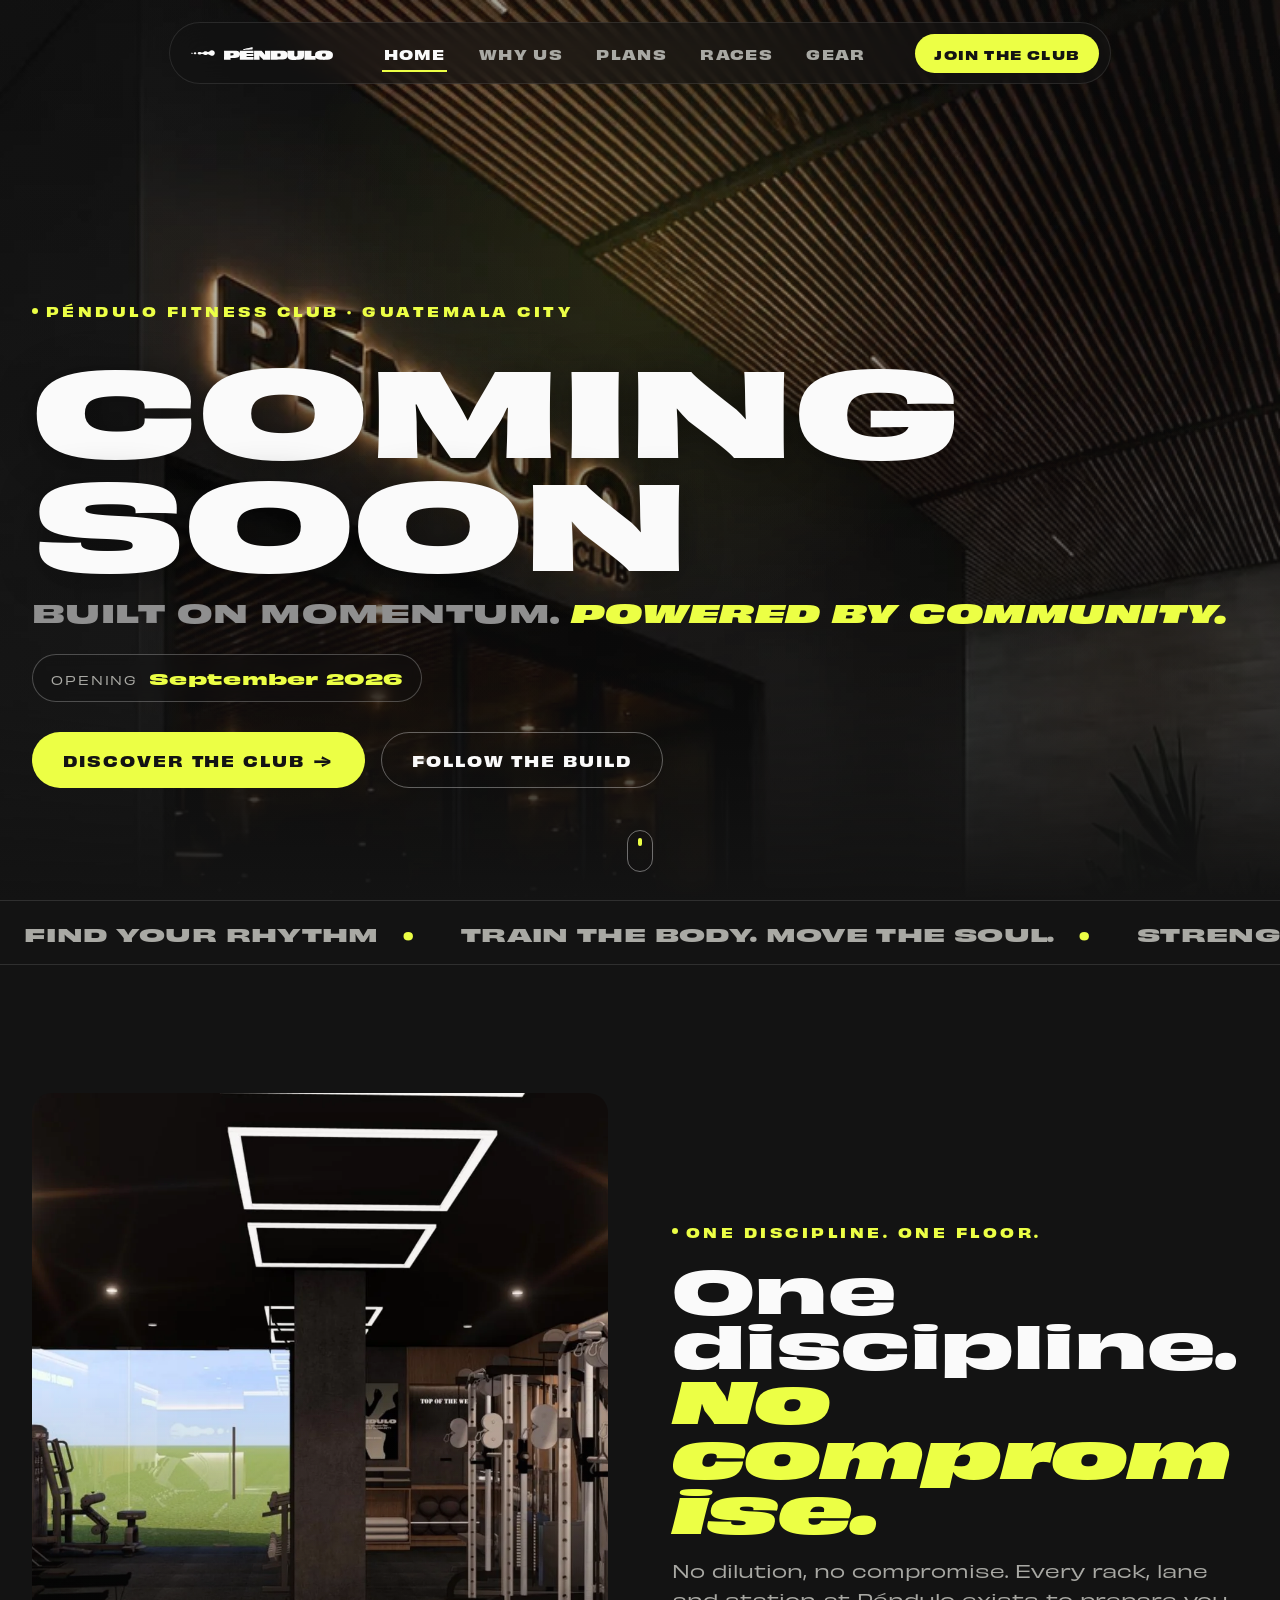
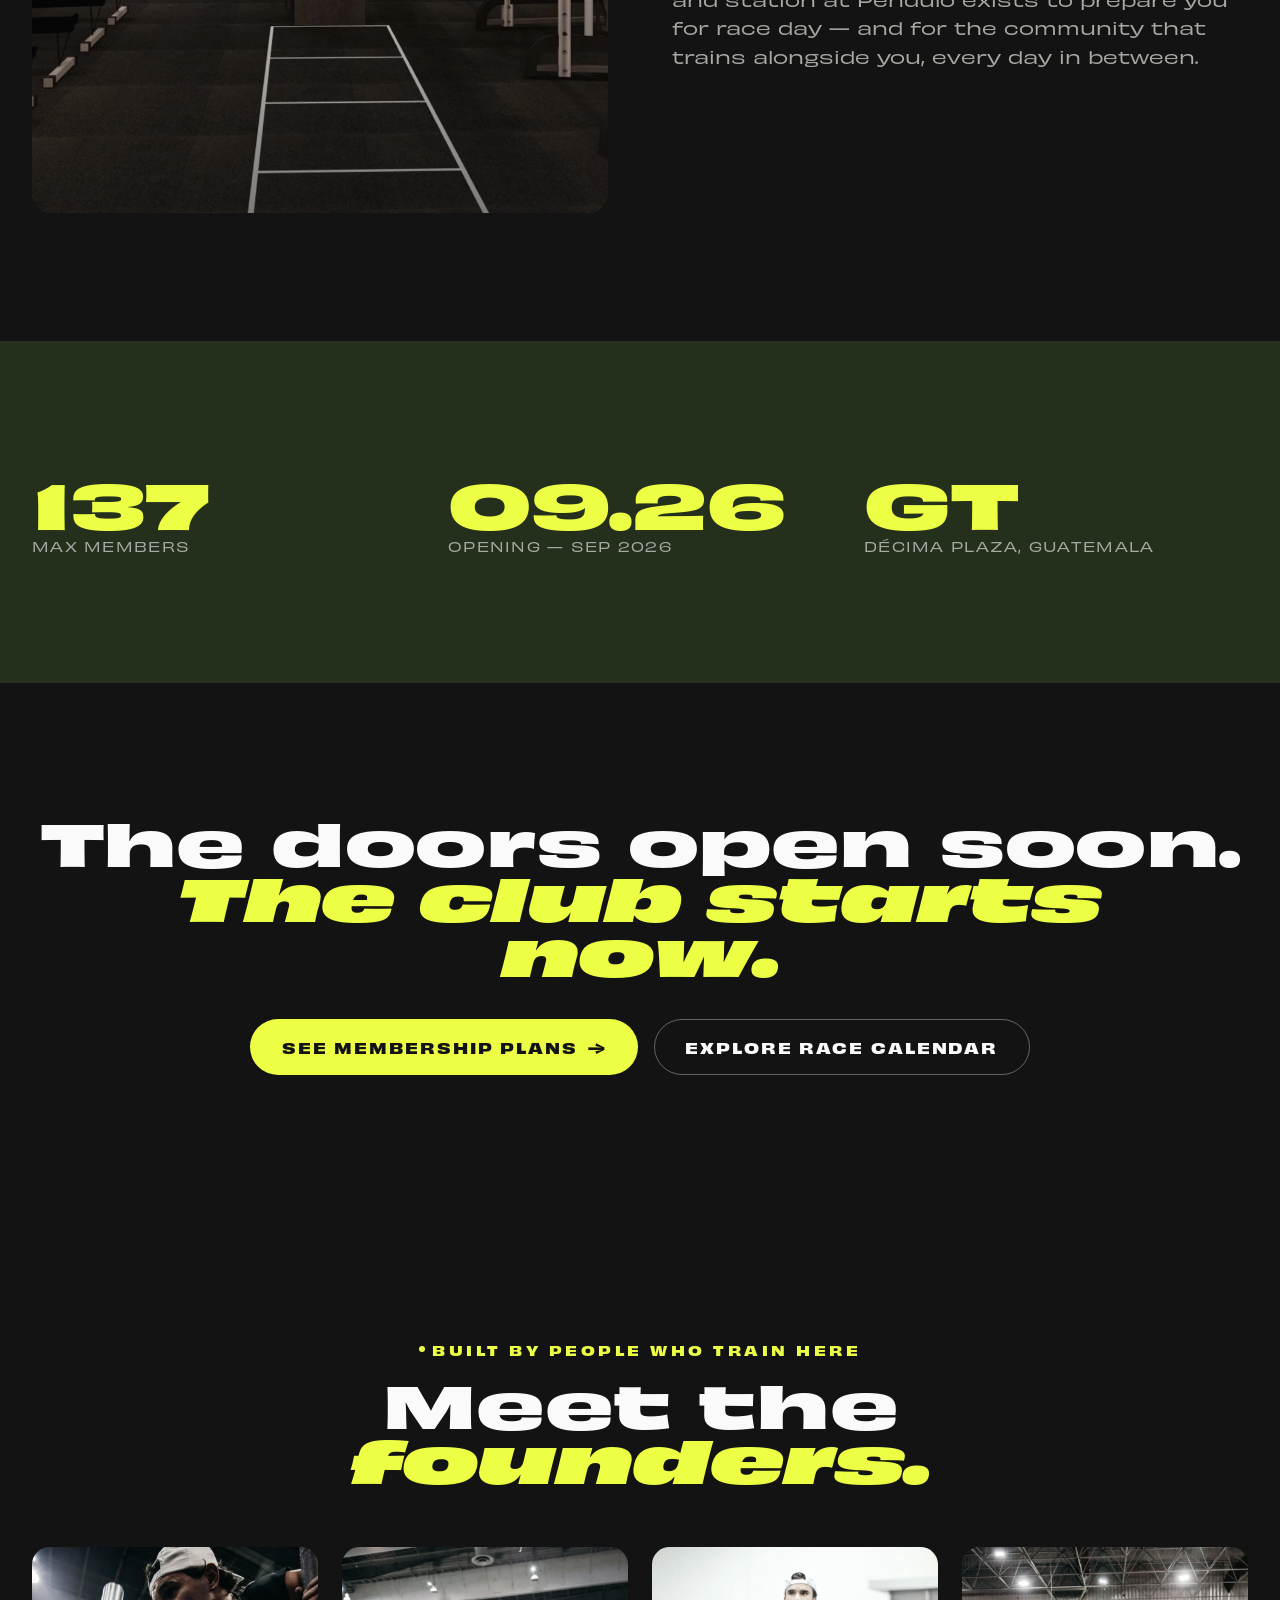
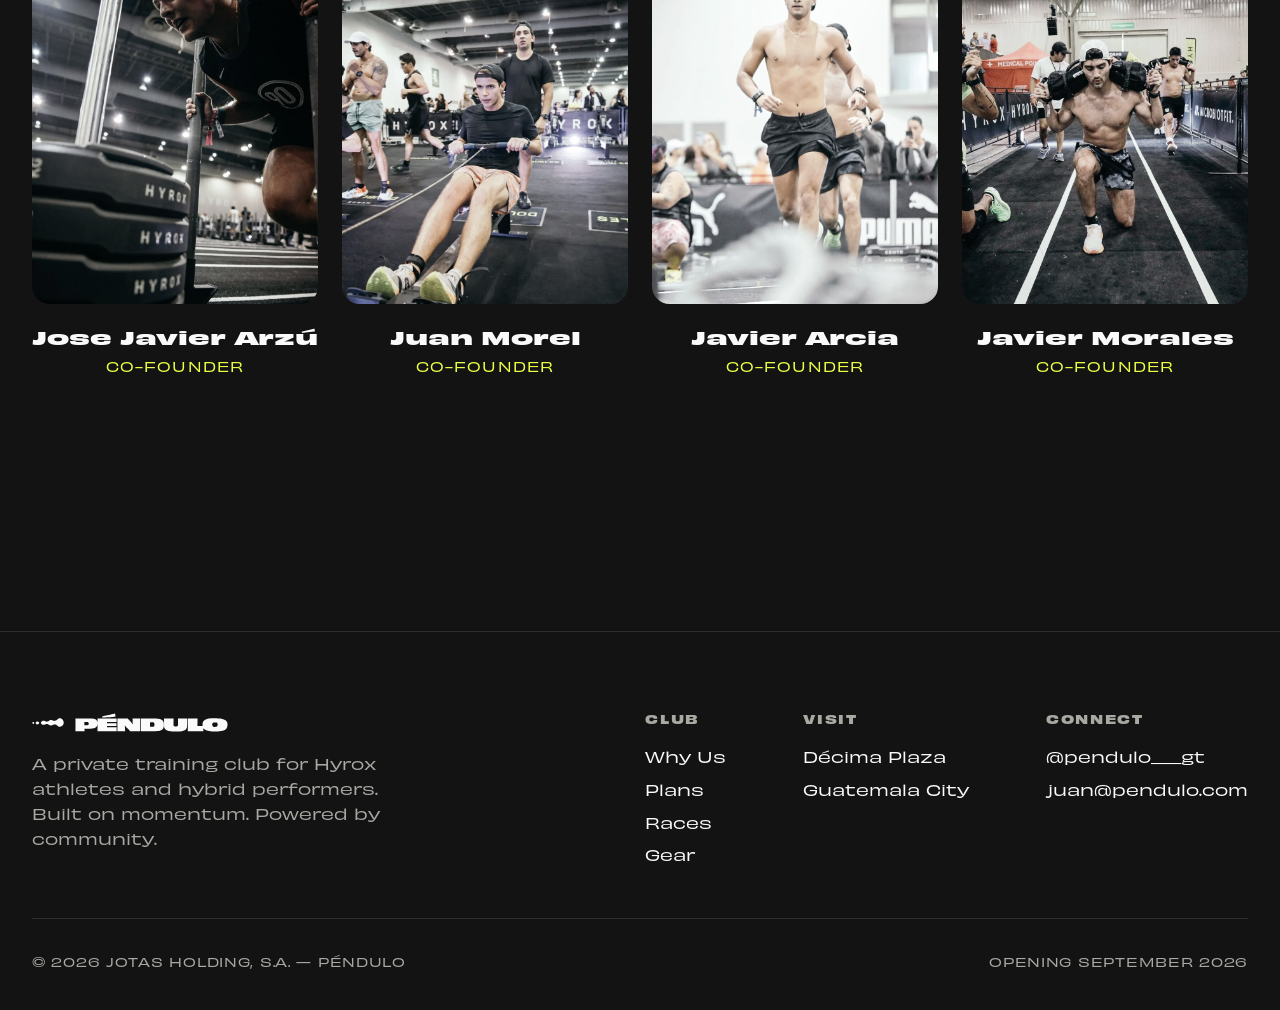
==== commit 715eca99: "Add surname to Jose Javier's founder credit Co-Authored-By: Claude Sonnet 5 <noreply@anthropic.com> " ====
--- a/index.html
+++ b/index.html
@@ -130,9 +130,9 @@
       <div class="founders-grid">
         <div class="founder-card" data-reveal>
           <div class="founder-photo">
-            <img src="/assets/img/founders/founder-jose.webp" alt="Jose Javier, Co-Founder of Péndulo" loading="lazy" style="object-position: 50% 20%;">
-          </div>
-          <span class="founder-name">Jose Javier</span>
+            <img src="/assets/img/founders/founder-jose.webp" alt="Jose Javier Arzú, Co-Founder of Péndulo" loading="lazy" style="object-position: 50% 20%;">
+          </div>
+          <span class="founder-name">Jose Javier Arzú</span>
           <span class="founder-role">Co-Founder</span>
         </div>
         <div class="founder-card" data-reveal data-reveal-delay="1">
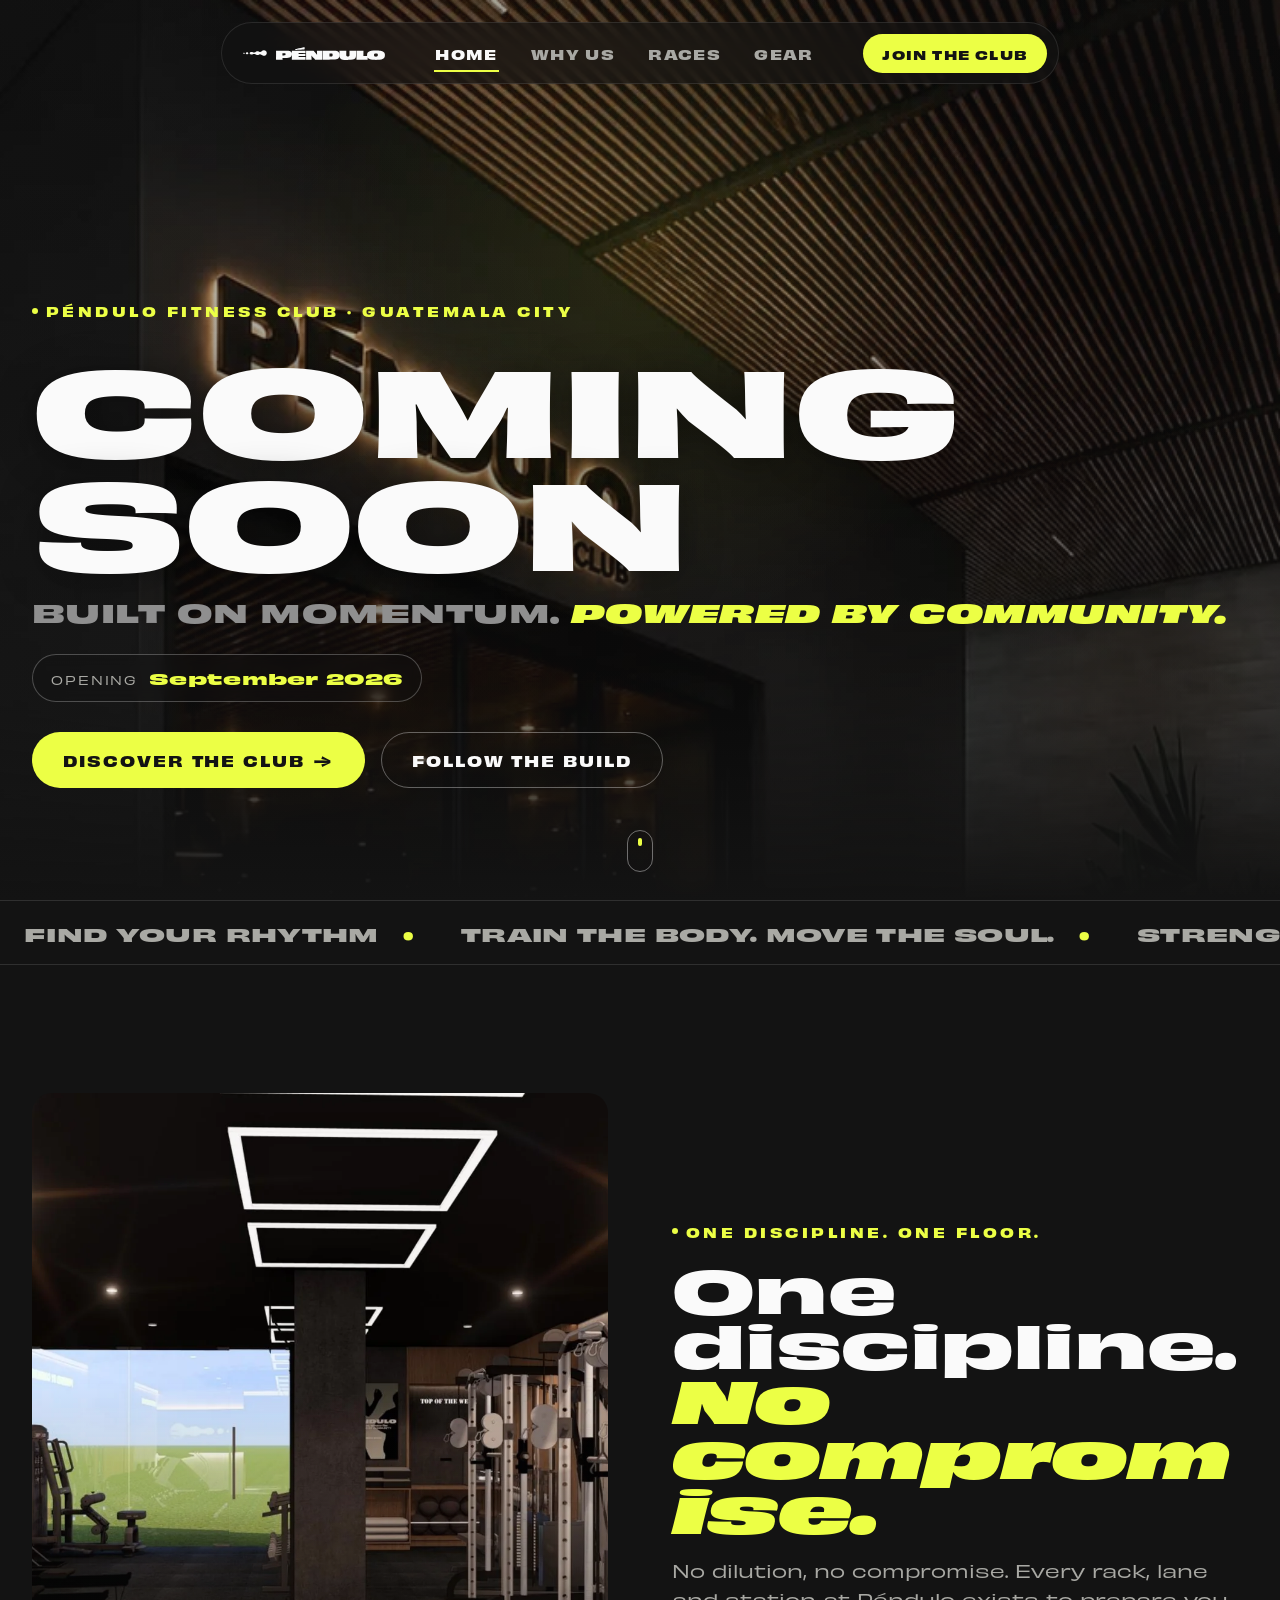
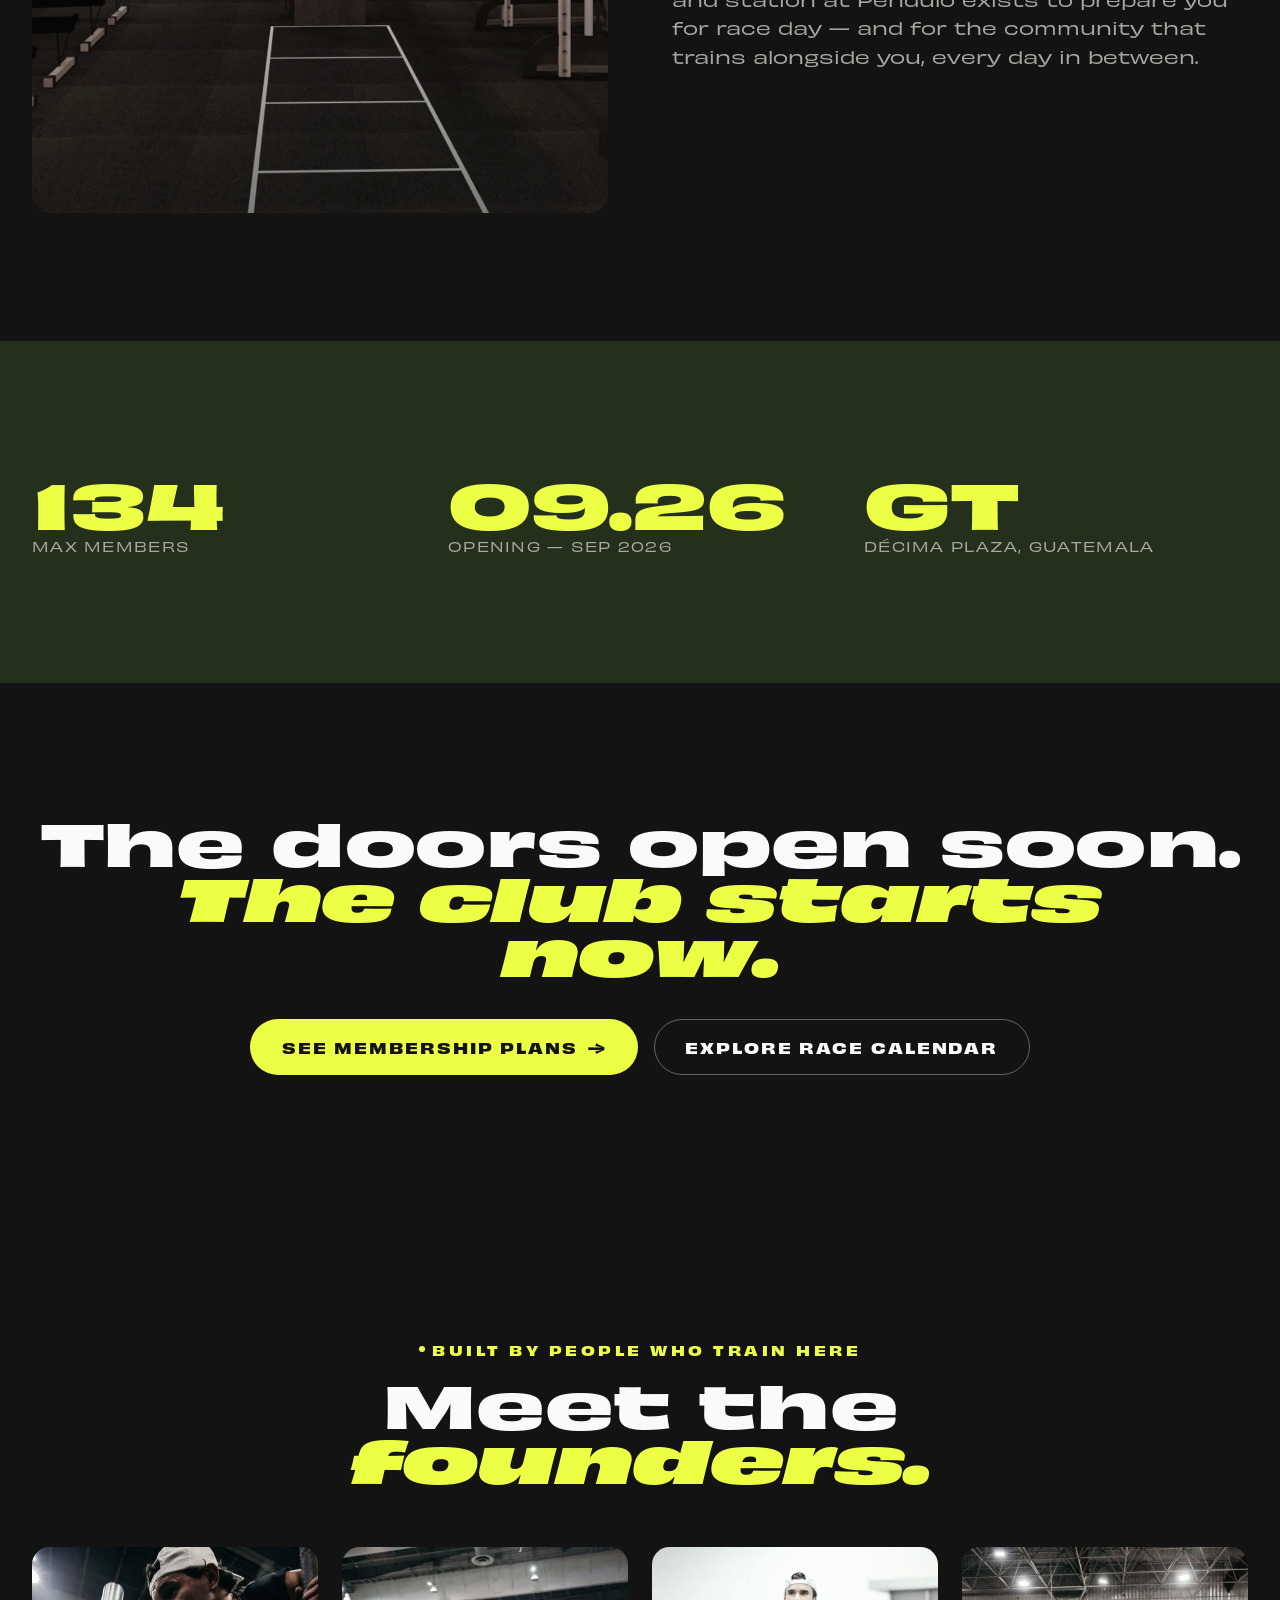
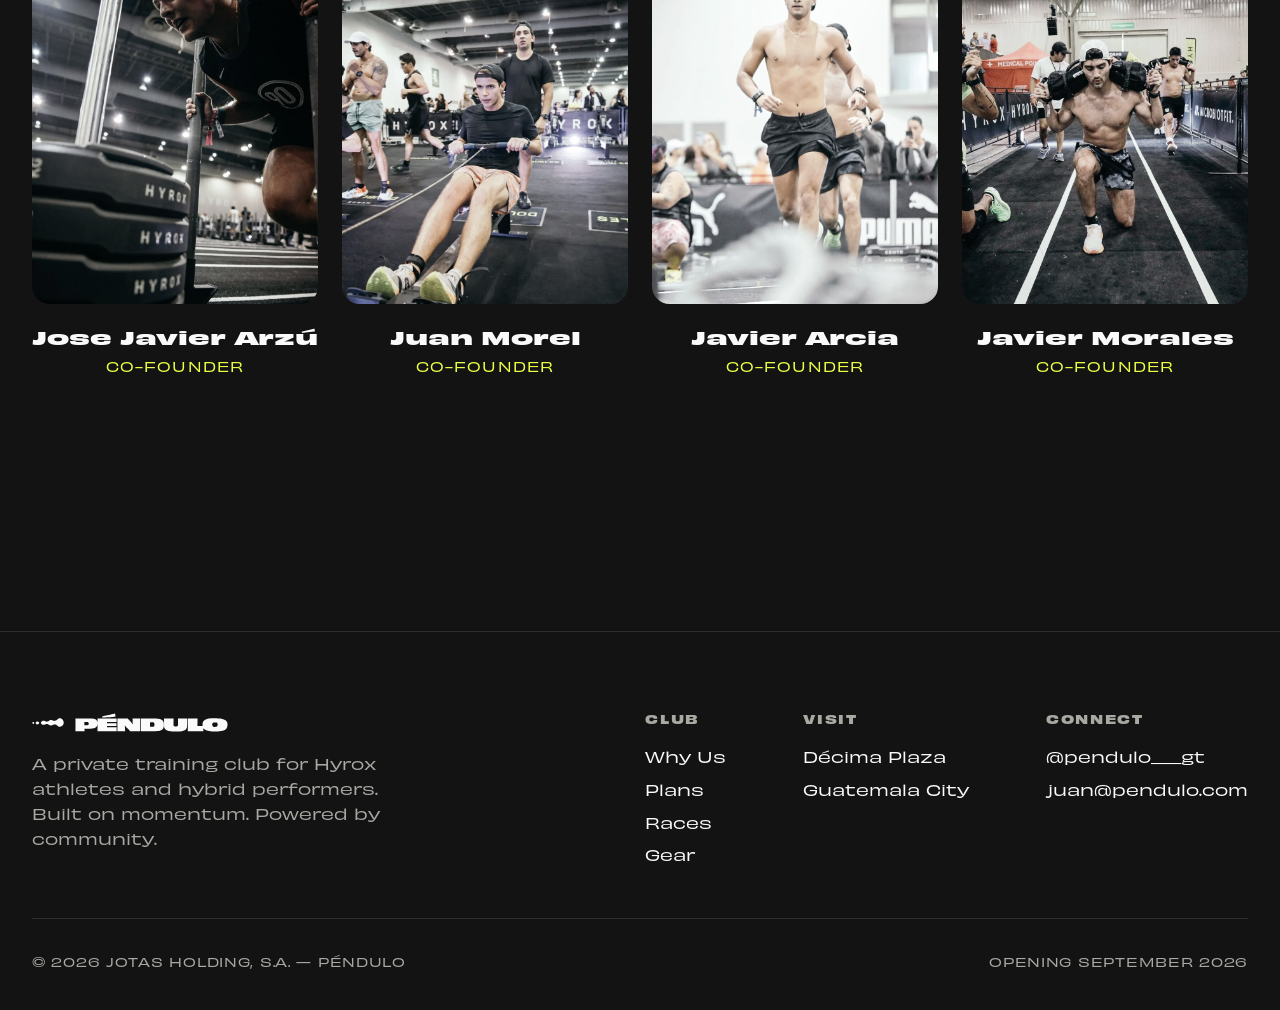
==== commit 1398d3f8: "Drop Plans from the top nav — Join the Club already leads there The nav bar had both a "Plans" tab a" ====
--- a/index.html
+++ b/index.html
@@ -29,7 +29,6 @@
     <div class="nav-links">
       <a href="/" class="active">Home</a>
       <a href="/why-us">Why Us</a>
-      <a href="/plans">Plans</a>
       <a href="/races">Races</a>
       <a href="/gear">Gear</a>
     </div>
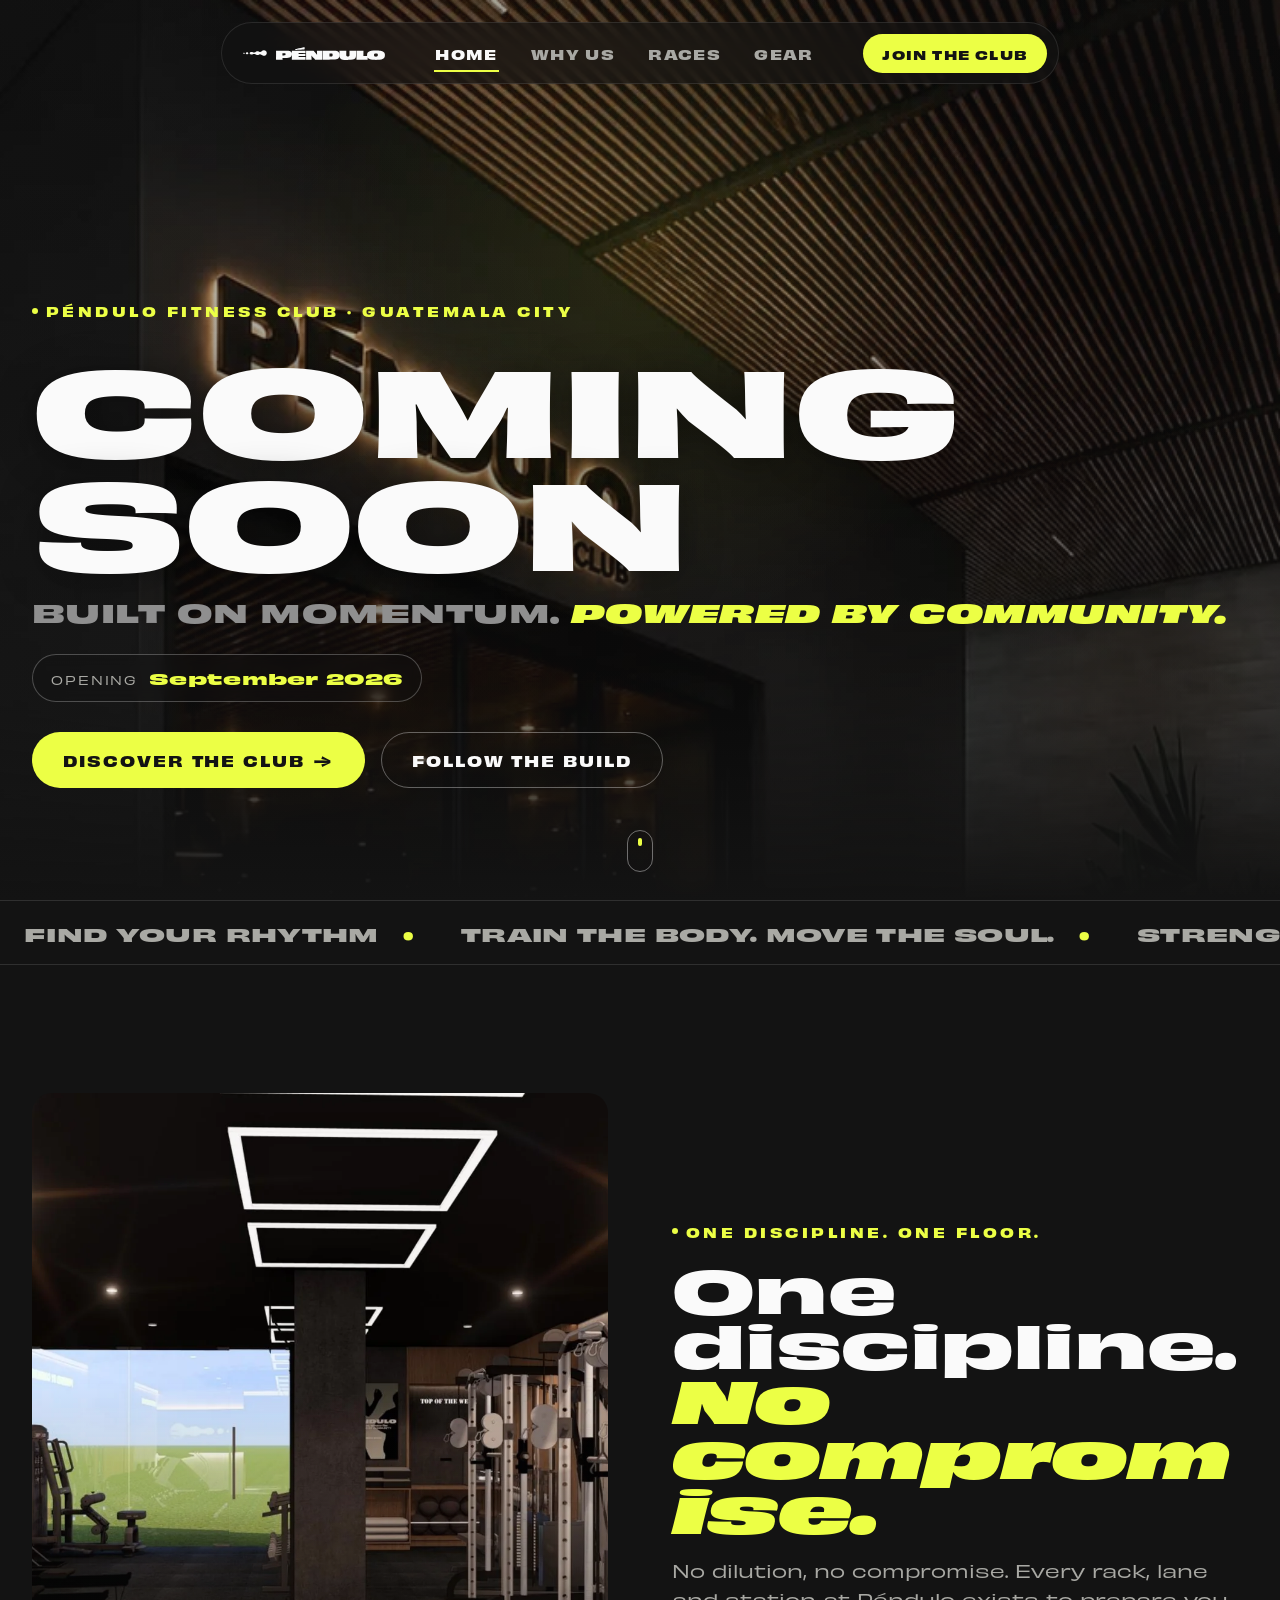
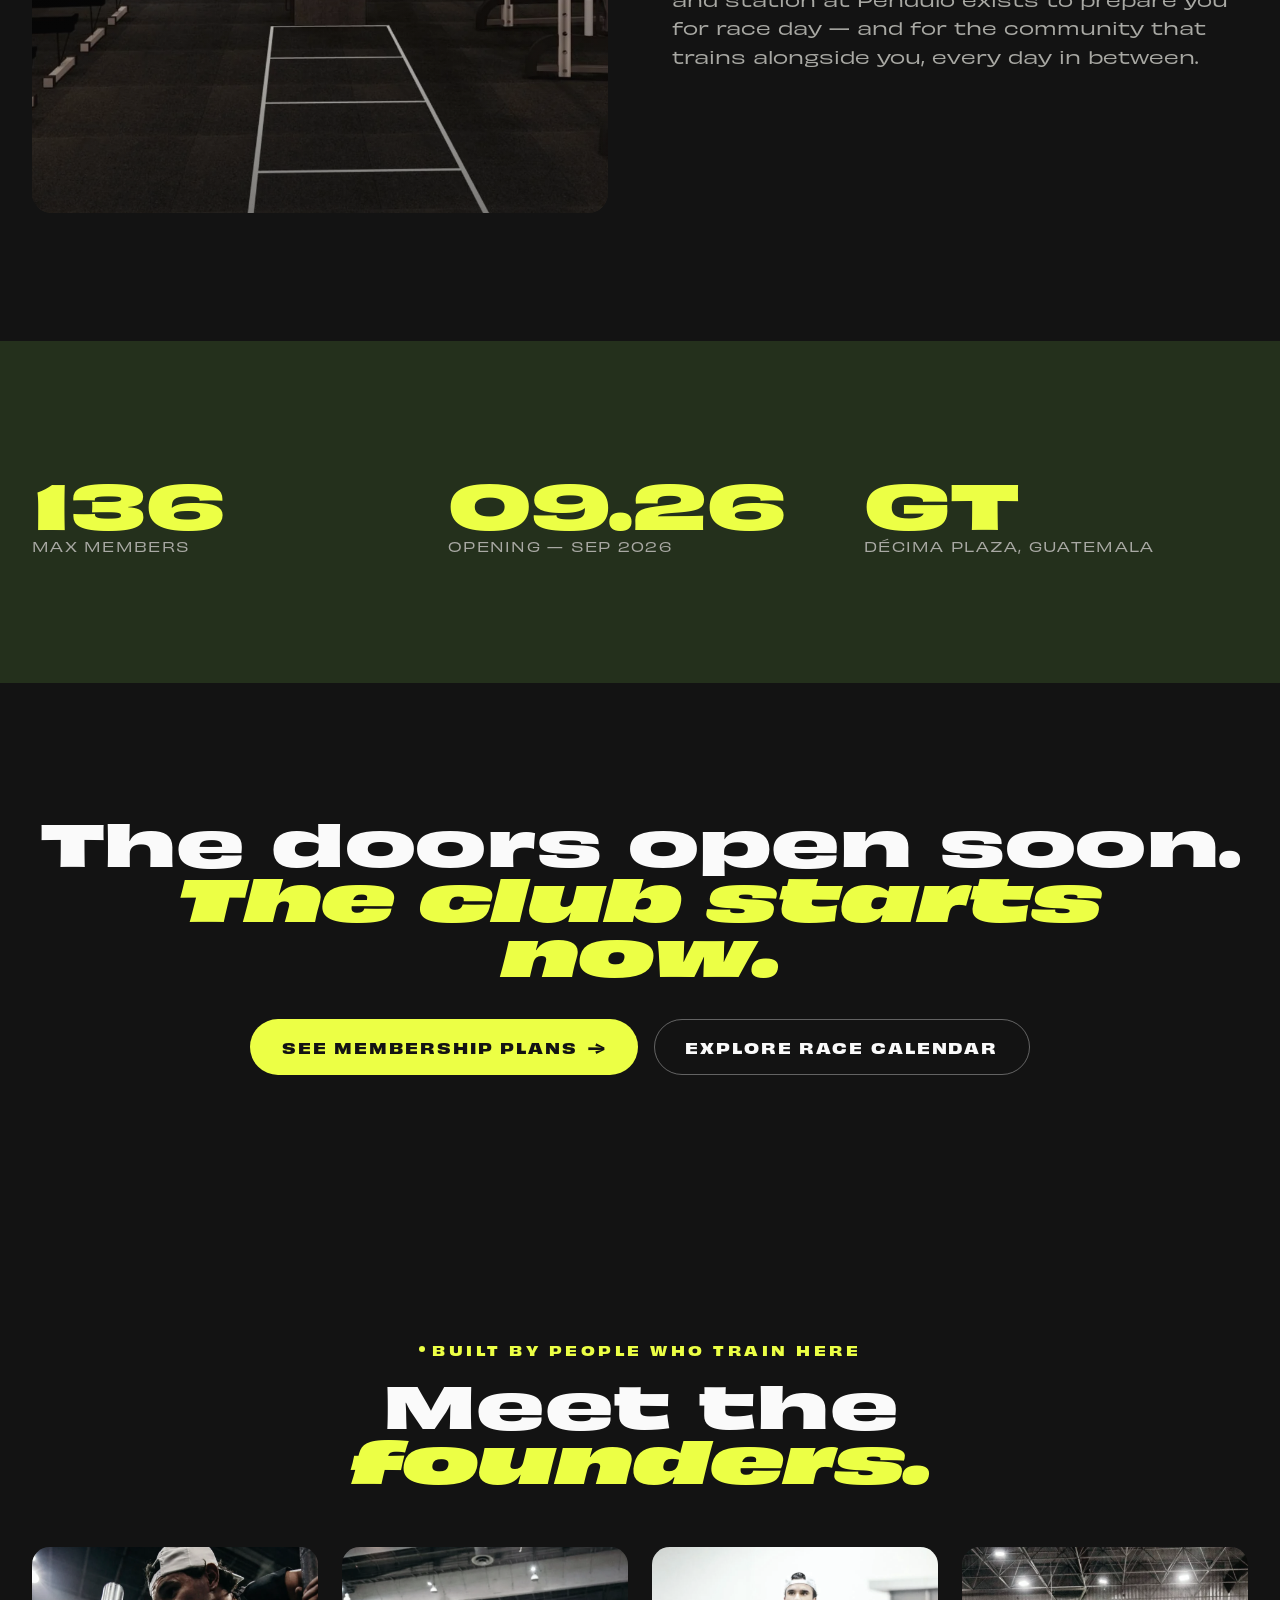
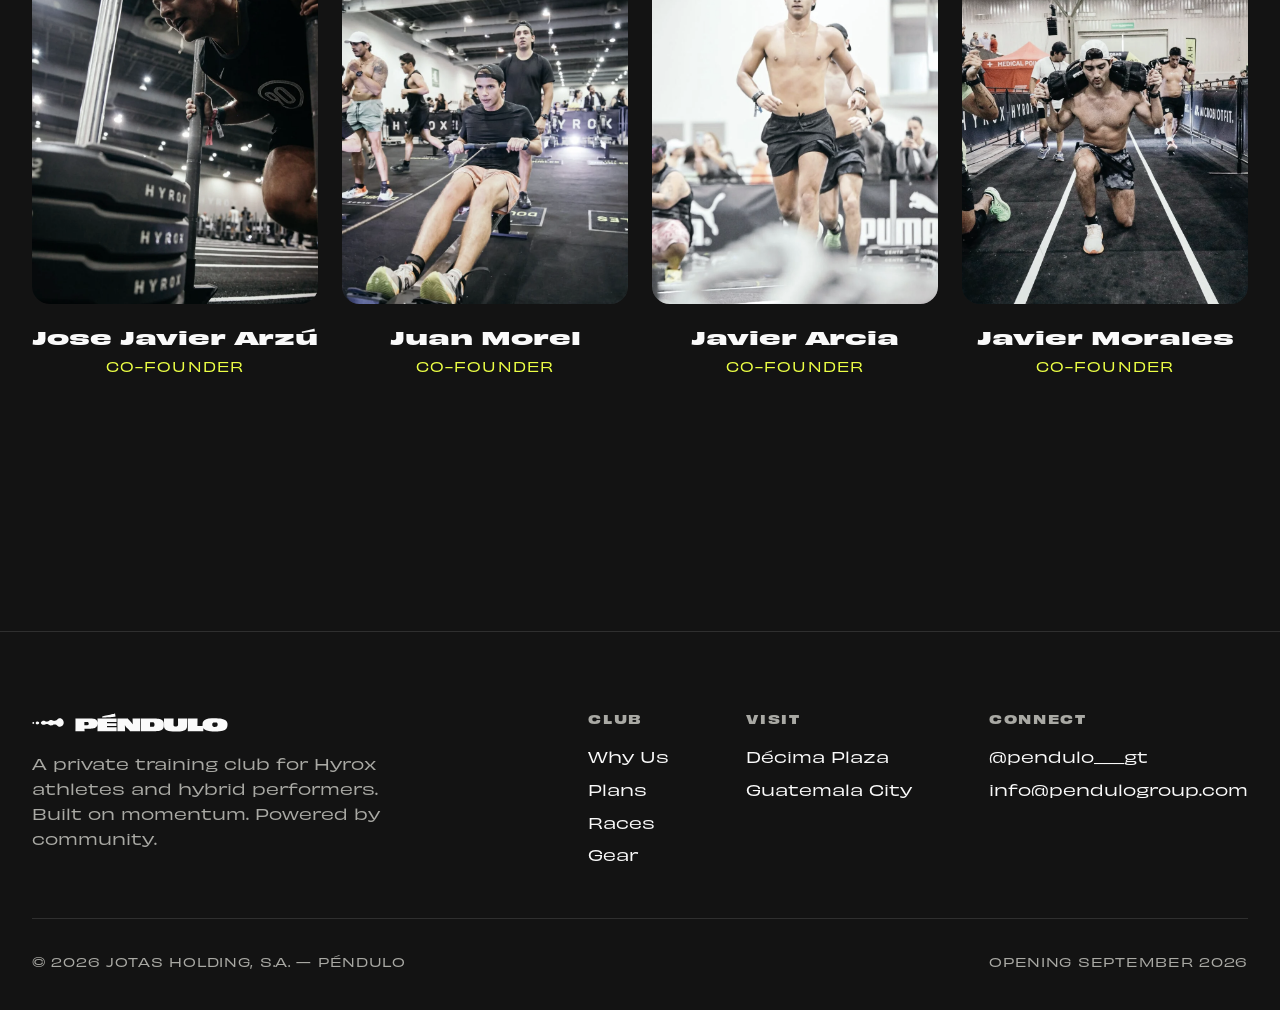
==== commit 0b6e117e: "Switch contact email to info@pendulogroup.com Replaces juan@pendulo.com everywhere it appears — foot" ====
--- a/index.html
+++ b/index.html
@@ -187,7 +187,7 @@
         <div class="footer-col">
           <h4>Connect</h4>
           <a href="https://www.instagram.com/pendulo___gt/" target="_blank" rel="noopener">@pendulo___gt</a>
-          <a href="mailto:juan@pendulo.com">juan@pendulo.com</a>
+          <a href="mailto:info@pendulogroup.com">info@pendulogroup.com</a>
         </div>
       </div>
     </div>
--- a/assets/css/styles.css
+++ b/assets/css/styles.css
@@ -372,7 +372,22 @@
   }
   .site-nav .nav-links a { font-size: 1.4rem; }
   .nav-open .nav-links { opacity: 1; pointer-events: all; }
-  .site-nav .nav-cta { display: none; }
+  .site-nav .nav-cta {
+    display: inline-flex;
+    position: fixed;
+    left: 50%;
+    bottom: 3.5rem;
+    z-index: 1;
+    transform: translateX(-50%) translateY(0.5rem);
+    opacity: 0;
+    pointer-events: none;
+    transition: opacity 0.35s var(--ease-soft), transform 0.35s var(--ease-soft);
+  }
+  .nav-open .nav-cta {
+    opacity: 1;
+    pointer-events: all;
+    transform: translateX(-50%) translateY(0);
+  }
   .nav-toggle { display: flex; }
 }
 
@@ -485,6 +500,9 @@
   display: inline-flex;
   align-items: center;
   animation: marquee 32s linear infinite;
+  will-change: transform;
+  backface-visibility: hidden;
+  -webkit-backface-visibility: hidden;
 }
 
 .marquee-track span {
@@ -773,6 +791,10 @@
   border: 1.5px solid rgba(250,250,250,0.4);
   border-radius: 999px;
   z-index: 1;
+}
+
+@media (max-width: 620px) {
+  .scroll-cue { display: none; }
 }
 
 .scroll-cue span {
